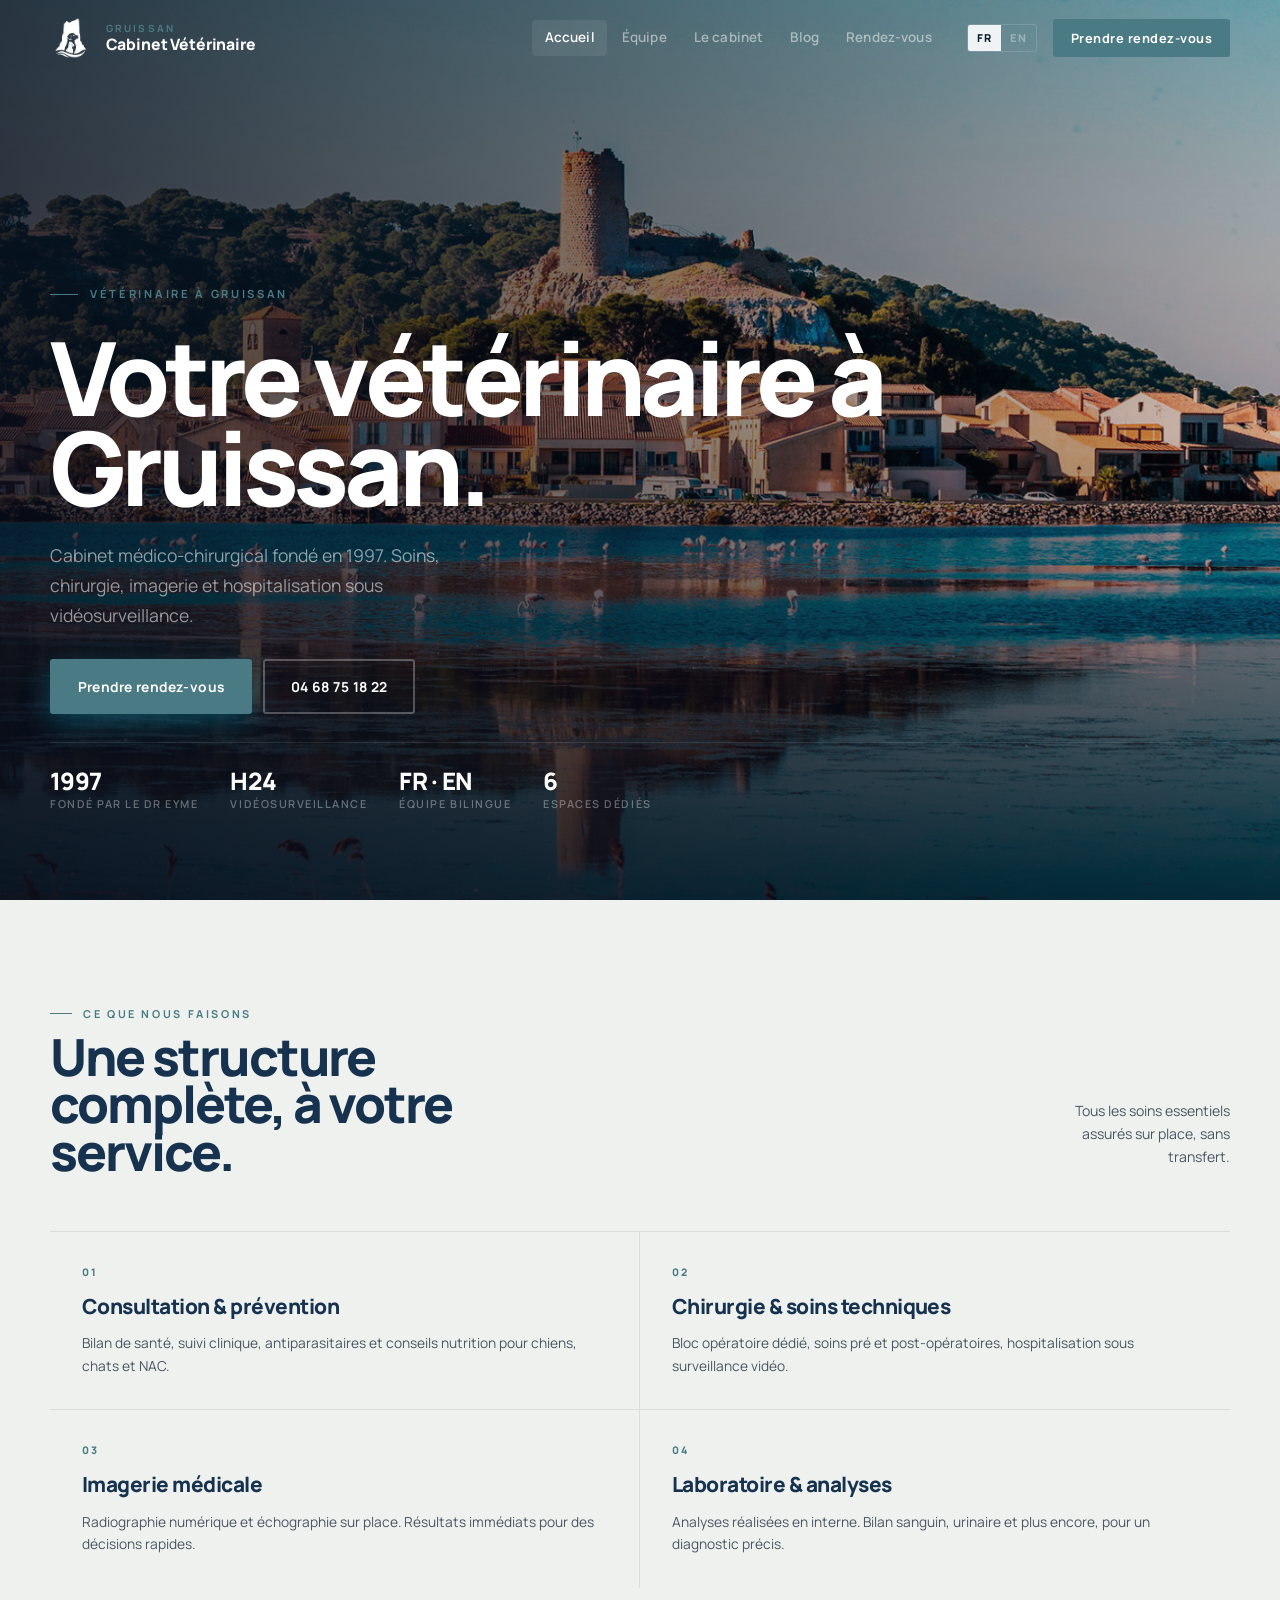
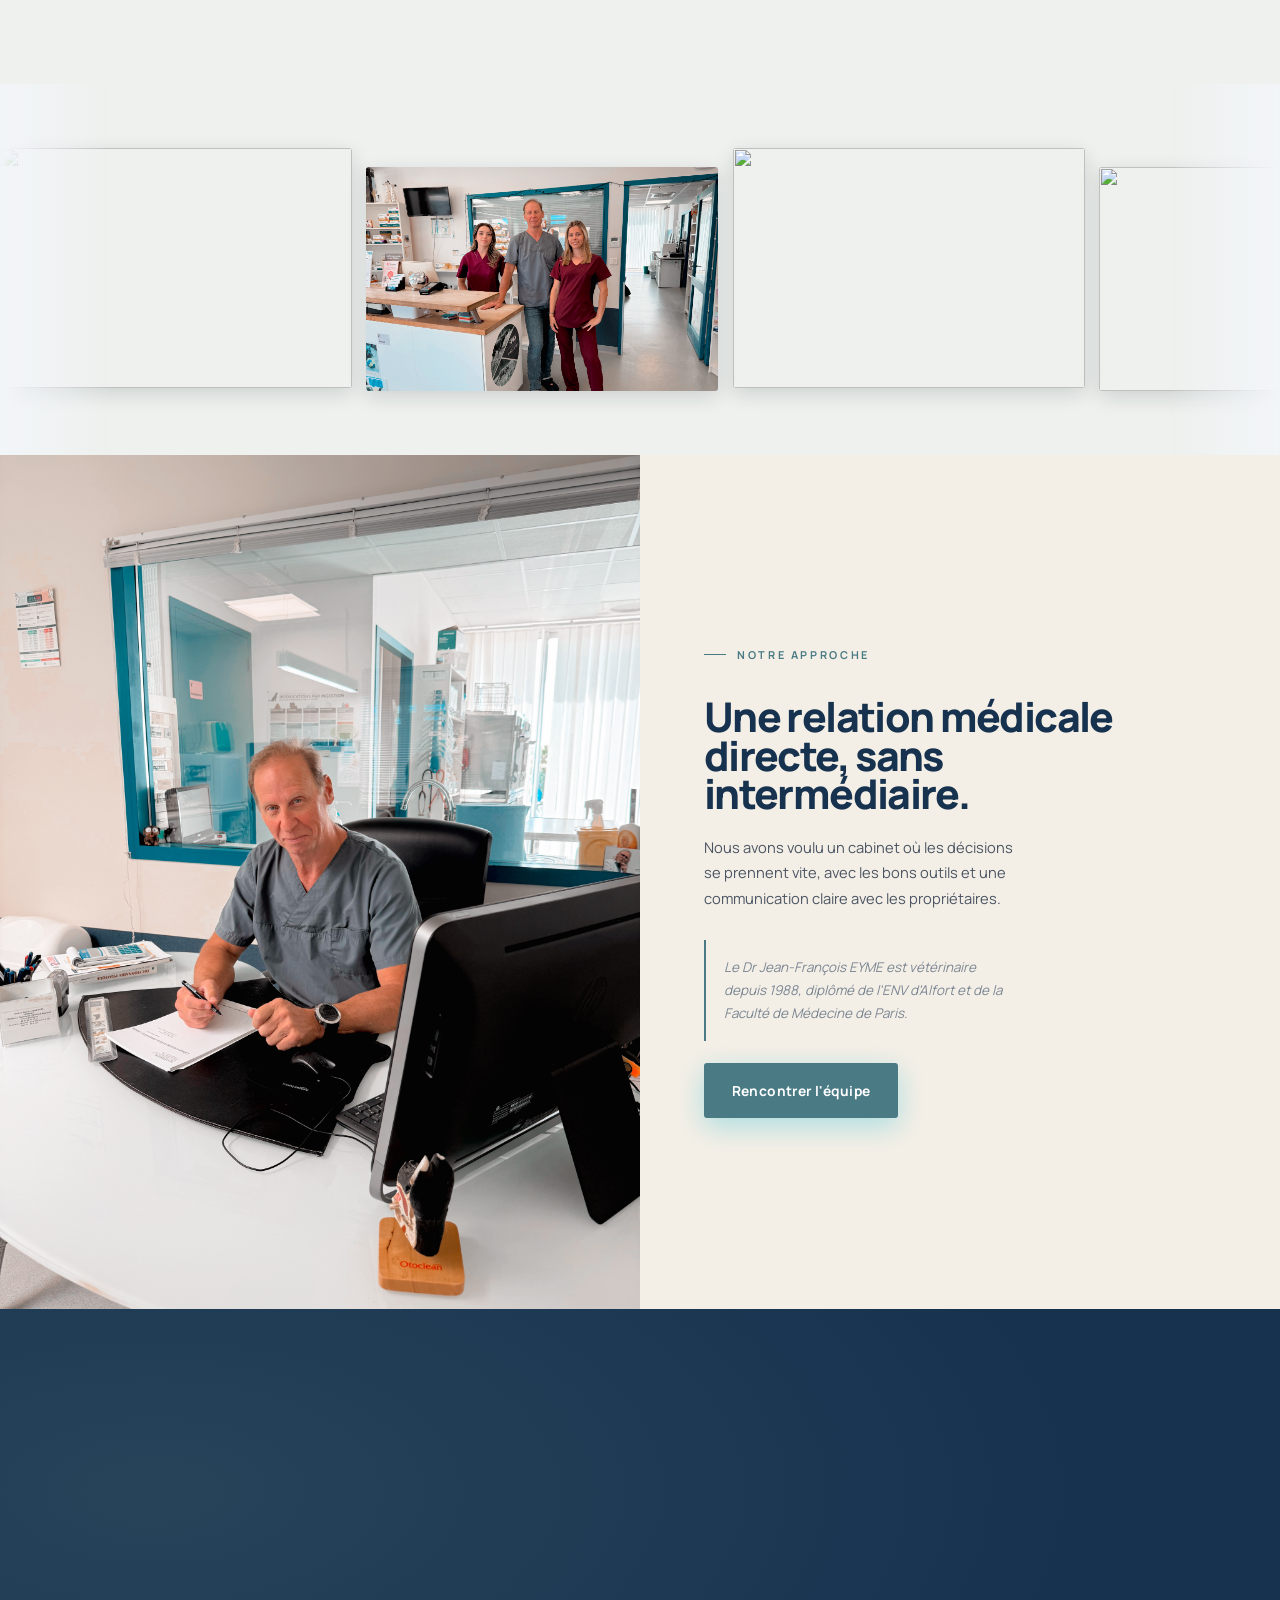
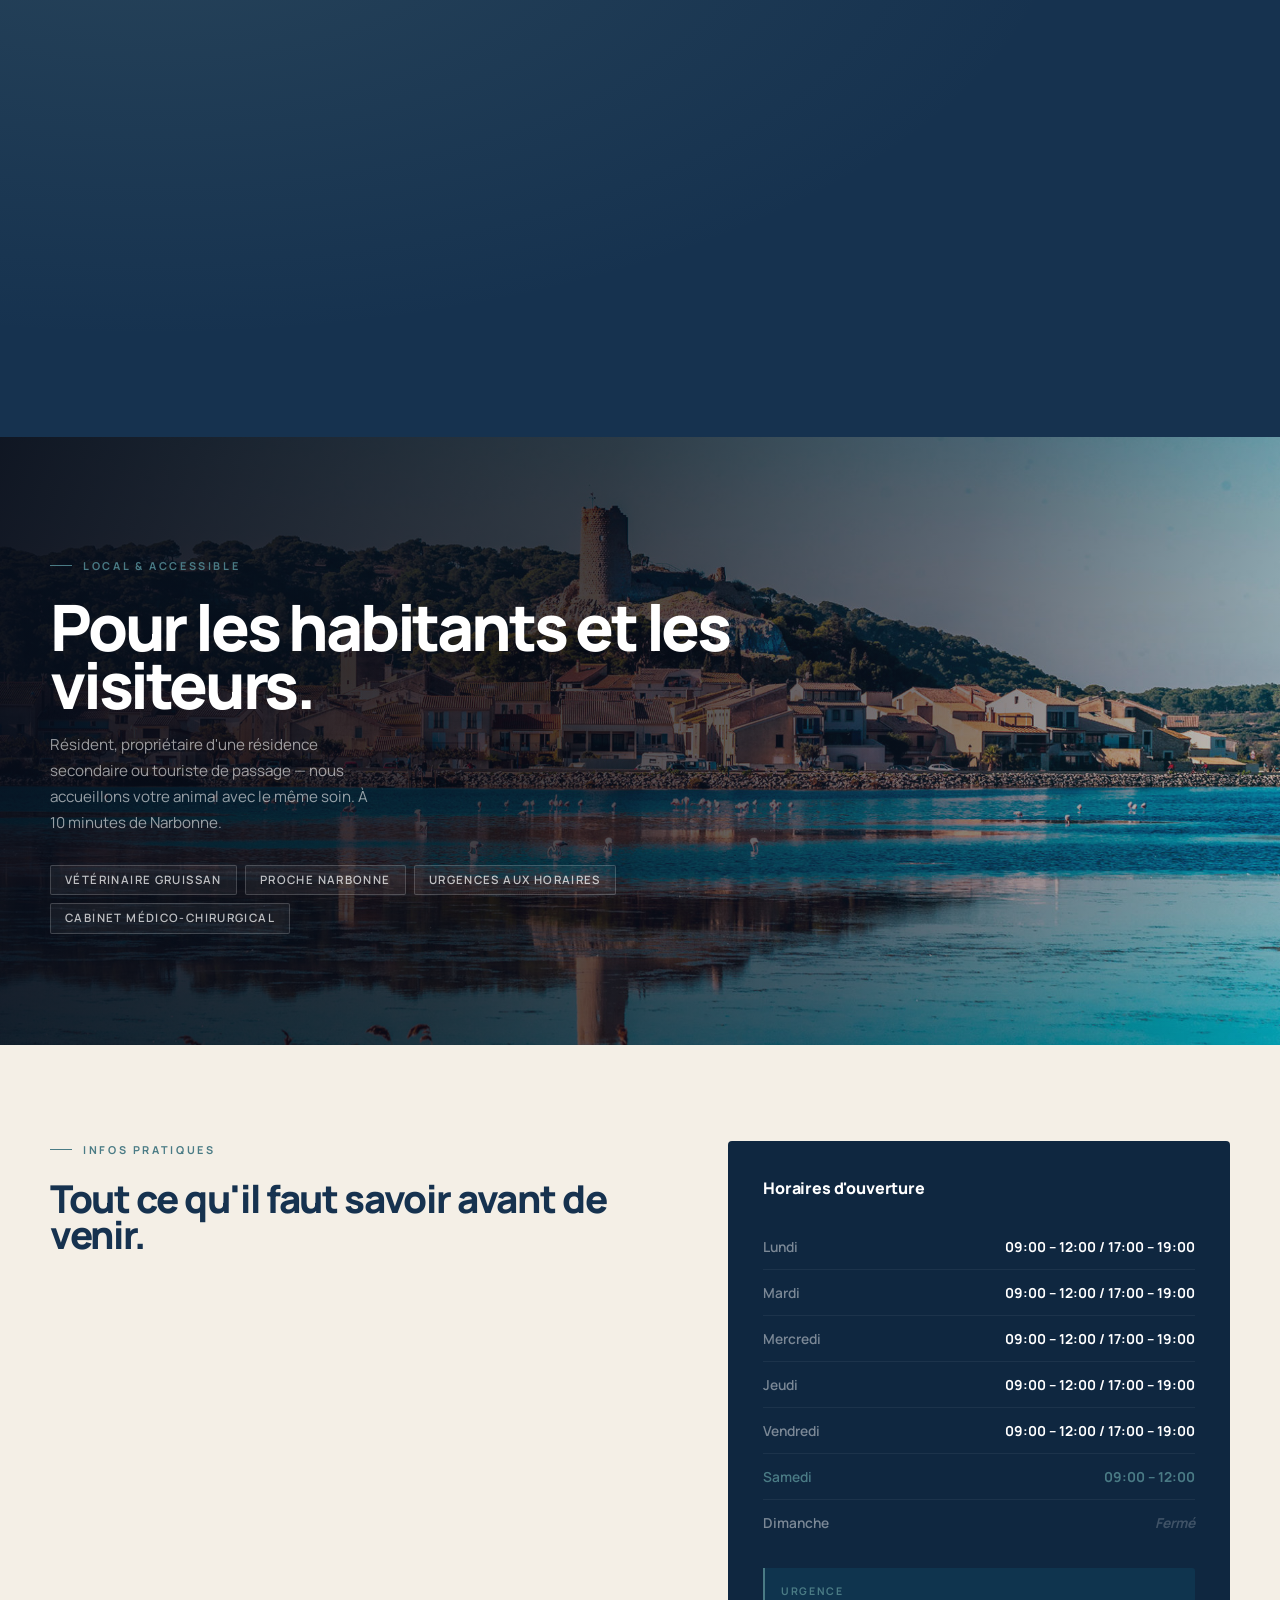
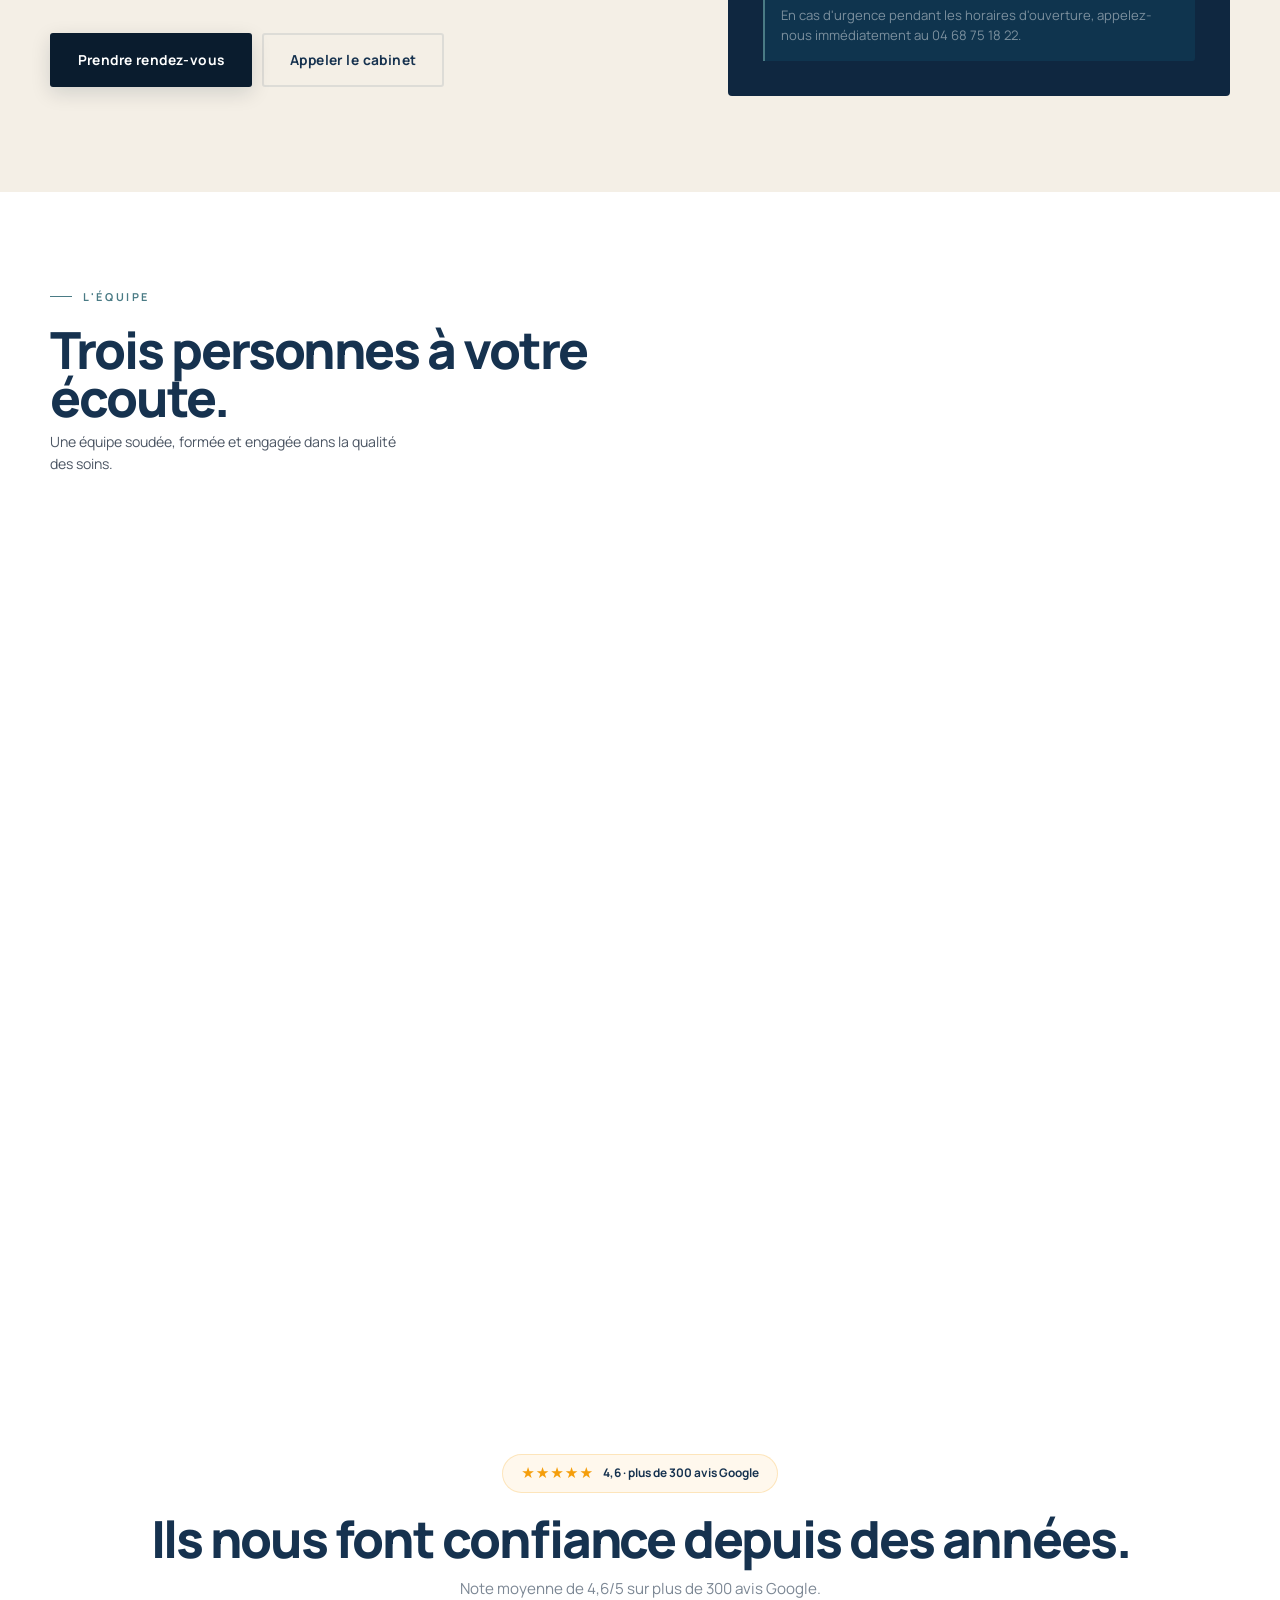
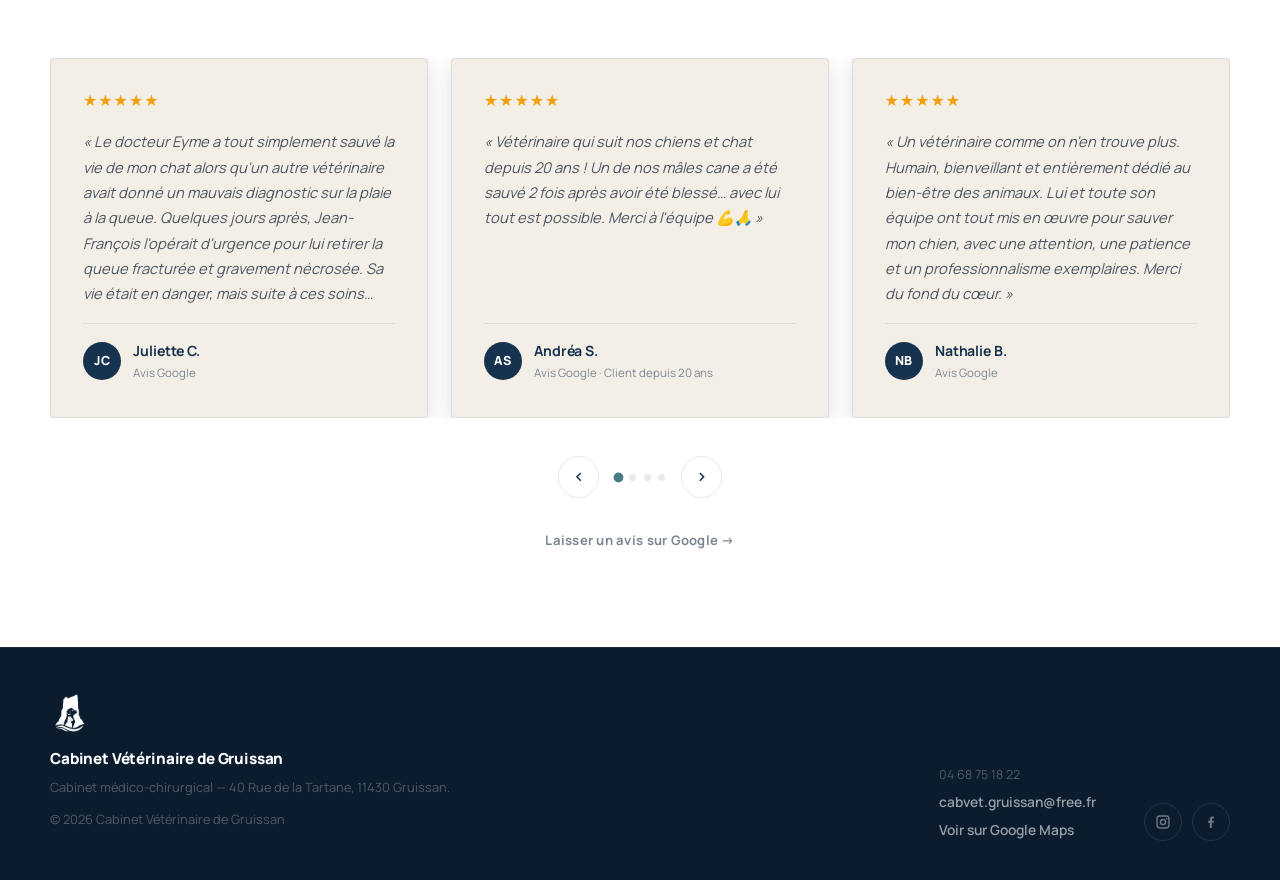
==== index.html @ 6ad9fb75 "rtesxydtufygu" ====
<!DOCTYPE html>
<html lang="fr">
<head>
  <meta charset="UTF-8">
  <meta name="viewport" content="width=device-width, initial-scale=1.0">
  <title>Cabinet Vétérinaire de Gruissan</title>
  <meta id="metaDescription" name="description" content="Cabinet Vétérinaire Médico-chirurgical de Gruissan — soins, chirurgie, prévention et prise de rendez-vous en ligne.">
  <link rel="icon" type="image/png" href="Logo/logo-cabinet-veterinaire-gruissan-vf-sans-fond.png">
  <link rel="preconnect" href="https://fonts.googleapis.com">
  <link rel="preconnect" href="https://fonts.gstatic.com" crossorigin>
  <link href="https://fonts.googleapis.com/css2?family=Manrope:wght@400;500;600;700;800&display=swap" rel="stylesheet">
  <link rel="stylesheet" href="styles.css">
  <script src="main.js" defer></script>
</head>
<body data-page="home">

  <header class="site-header">
    <div class="header-inner">
      <a class="brand" href="index.html">
        <img class="brand-mark brand-mark-light" src="Logo/logo-cabinet-veterinaire-gruissan-vf-blanc.png" alt="Logo">
        <img class="brand-mark brand-mark-dark" src="Logo/logo-cabinet-veterinaire-gruissan-vf-sans-fond.png" alt="Logo">
        <div class="brand-copy">
          <small>Gruissan</small>
          <strong>Cabinet Vétérinaire</strong>
        </div>
      </a>

      <button class="nav-toggle" type="button" aria-expanded="false" aria-label="Menu">
        <span></span><span></span><span></span>
      </button>

      <nav class="site-nav" aria-label="Navigation">
        <div class="nav-links">
          <a class="is-current" href="index.html" data-i18n="nav.home">Accueil</a>
          <a href="equipe.html"       data-i18n="nav.team">Équipe</a>
          <a href="cabinet.html"      data-i18n="nav.cabinet">Le cabinet</a>
          <a href="blog.html"         data-i18n="nav.blog">Blog</a>
          <a href="rendez-vous.html"  data-i18n="nav.booking">Rendez-vous</a>
        </div>
        <div class="lang-switch">
          <button class="is-active" type="button" data-lang="fr">FR</button>
          <button type="button" data-lang="en">EN</button>
        </div>
        <a class="header-cta" href="rendez-vous.html" data-i18n="nav.cta">Prendre rendez-vous</a>
      </nav>
    </div>
  </header>

  <main>

    <!-- ── HERO ──────────────────────────────────────────── -->
    <section class="hero">
      <div class="hero-media">
        <img src="Gruissan/tour-barberousse-gruissan-1890x1000.jpg" alt="Gruissan">
      </div>
      <div class="hero-body">
        <span class="hero-label" data-i18n="home.hero.label">Vétérinaire à Gruissan</span>
        <h1 class="hero-title" data-i18n="home.hero.title">Votre vétérinaire<br>à <em>Gruissan</em>.</h1>
        <p class="hero-sub" data-i18n="home.hero.sub">Cabinet médico-chirurgical fondé en 1997. Soins, chirurgie, imagerie et hospitalisation sous vidéosurveillance.</p>
        <div class="hero-actions">
          <a class="btn btn-primary" href="rendez-vous.html" data-i18n="home.hero.cta1">Prendre rendez-vous</a>
          <a class="btn btn-ghost"   href="tel:+33468751822" data-i18n="home.hero.cta2">04 68 75 18 22</a>
        </div>
        <div class="hero-figures">
          <div class="hero-fig">
            <strong>1997</strong>
            <span data-i18n="home.hero.fig1">Fondé par le Dr EYME</span>
          </div>
          <div class="hero-fig">
            <strong>H24</strong>
            <span data-i18n="home.hero.fig2">Vidéosurveillance</span>
          </div>
          <div class="hero-fig">
            <strong>FR&nbsp;·&nbsp;EN</strong>
            <span data-i18n="home.hero.fig3">Équipe bilingue</span>
          </div>
          <div class="hero-fig">
            <strong>6</strong>
            <span data-i18n="home.hero.fig4">Espaces dédiés</span>
          </div>
        </div>
      </div>
    </section>

    <!-- ── SERVICES ───────────────────────────────────────── -->
    <section class="services-strip">
      <div class="container">
        <div class="strip-header">
          <div>
            <div class="section-label" data-i18n="home.services.label">Ce que nous faisons</div>
            <h2 data-i18n="home.services.title">Une structure complète,<br>à votre service.</h2>
          </div>
          <p class="strip-header-note" data-i18n="home.services.note">Tous les soins essentiels assurés sur place, sans transfert.</p>
        </div>

        <div class="service-grid">
          <div class="service-card" data-reveal style="--rd:.05s">
            <span class="service-num">01</span>
            <h3 data-i18n="home.s1.title">Consultation & prévention</h3>
            <p data-i18n="home.s1.text">Bilan de santé, suivi clinique, antiparasitaires et conseils nutrition pour chiens, chats et NAC.</p>
          </div>
          <div class="service-card" data-reveal style="--rd:.1s">
            <span class="service-num">02</span>
            <h3 data-i18n="home.s2.title">Chirurgie & soins techniques</h3>
            <p data-i18n="home.s2.text">Bloc opératoire dédié, soins pré et post-opératoires, hospitalisation sous surveillance vidéo.</p>
          </div>
          <div class="service-card" data-reveal style="--rd:.15s">
            <span class="service-num">03</span>
            <h3 data-i18n="home.s3.title">Imagerie médicale</h3>
            <p data-i18n="home.s3.text">Radiographie numérique et échographie sur place. Résultats immédiats pour des décisions rapides.</p>
          </div>
          <div class="service-card" data-reveal style="--rd:.2s">
            <span class="service-num">04</span>
            <h3 data-i18n="home.s4.title">Laboratoire & analyses</h3>
            <p data-i18n="home.s4.text">Analyses réalisées en interne. Bilan sanguin, urinaire et plus encore, pour un diagnostic précis.</p>
          </div>
        </div>
      </div>
    </section>

    <!-- ── GALLERY ────────────────────────────────────────── -->
    <div class="gallery-ribbon" aria-hidden="true">
      <div class="ribbon-track">
        <div class="ribbon-photo"><img src="Photos/Shooting Juin 2026/cabinet-veterinaire-gruissan-cabinet-acceuil.JPG" alt=""></div>
        <div class="ribbon-photo"><img src="Photos/Shooting Juin 2026/cabinet-veterinaire-gruissan-equipe.JPG" alt=""></div>
        <div class="ribbon-photo"><img src="Photos/Shooting Juin 2026/cabinet-veterinaire-gruissan-cabinet.JPG" alt=""></div>
        <div class="ribbon-photo"><img src="Photos/Shooting Juin 2026/cabinet-veterinaire-gruissan-jf5.JPG" alt=""></div>
        <div class="ribbon-photo"><img src="Photos/Shooting Juin 2026/cabinet-veterinaire-gruissan-cabinet2.JPG" alt=""></div>
        <div class="ribbon-photo"><img src="Photos/Shooting Juin 2026/cabinet-veterinaire-gruissan-equipe3.JPG" alt=""></div>
        <div class="ribbon-photo"><img src="Photos/Shooting Juin 2026/cabinet-veterinaire-gruissan-extérieur2.jpg" alt=""></div>
        <div class="ribbon-photo"><img src="Photos/Shooting Juin 2026/cabinet-veterinaire-gruissan-jf3.JPG" alt=""></div>
        <div class="ribbon-photo"><img src="Photos/Shooting Juin 2026/cabinet-veterinaire-gruissan-extérieur.JPG" alt=""></div>
        <div class="ribbon-photo"><img src="Photos/Shooting Juin 2026/cabinet-veterinaire-gruissan-equipe4.JPG" alt=""></div>
        <!-- duplicate for loop -->
        <div class="ribbon-photo"><img src="Photos/Shooting Juin 2026/cabinet-veterinaire-gruissan-cabinet-acceuil.JPG" alt=""></div>
        <div class="ribbon-photo"><img src="Photos/Shooting Juin 2026/cabinet-veterinaire-gruissan-equipe.JPG" alt=""></div>
        <div class="ribbon-photo"><img src="Photos/Shooting Juin 2026/cabinet-veterinaire-gruissan-cabinet.JPG" alt=""></div>
        <div class="ribbon-photo"><img src="Photos/Shooting Juin 2026/cabinet-veterinaire-gruissan-jf5.JPG" alt=""></div>
        <div class="ribbon-photo"><img src="Photos/Shooting Juin 2026/cabinet-veterinaire-gruissan-cabinet2.JPG" alt=""></div>
        <div class="ribbon-photo"><img src="Photos/Shooting Juin 2026/cabinet-veterinaire-gruissan-equipe3.JPG" alt=""></div>
        <div class="ribbon-photo"><img src="Photos/Shooting Juin 2026/cabinet-veterinaire-gruissan-extérieur2.jpg" alt=""></div>
        <div class="ribbon-photo"><img src="Photos/Shooting Juin 2026/cabinet-veterinaire-gruissan-jf3.JPG" alt=""></div>
        <div class="ribbon-photo"><img src="Photos/Shooting Juin 2026/cabinet-veterinaire-gruissan-extérieur.JPG" alt=""></div>
        <div class="ribbon-photo"><img src="Photos/Shooting Juin 2026/cabinet-veterinaire-gruissan-equipe4.JPG" alt=""></div>
      </div>
    </div>

    <!-- ── APPROACH / DR EYME ─────────────────────────────── -->
    <section class="split-section">
      <div class="split-media">
        <img src="Photos/Shooting Juin 2026/cabinet-veterinaire-gruissan-jf1.JPG" alt="Dr Jean-François EYME">
      </div>
      <div class="split-body">
        <div class="section-label" data-i18n="home.approach.label">Notre approche</div>
        <h2 data-i18n="home.approach.title">Une relation médicale directe, sans intermédiaire.</h2>
        <p data-i18n="home.approach.text">Nous avons voulu un cabinet où les décisions se prennent vite, avec les bons outils et une communication claire avec les propriétaires. Pas de délai inutile, pas de transfert superflu.</p>
        <div class="split-note">
          <p data-i18n="home.approach.note">Le Dr Jean-François EYME est vétérinaire depuis 1988, diplômé de l'École Nationale Vétérinaire d'Alfort et de la Faculté de Médecine de Paris.</p>
        </div>
        <div>
          <a class="btn btn-primary" href="equipe.html" data-i18n="home.approach.cta">Rencontrer l'équipe</a>
        </div>
      </div>
    </section>

    <!-- ── INDEPENDANCE ────────────────────────────────────── -->
    <section class="independence-section">
      <div class="container independence-grid">
        <div class="independence-body" data-reveal>
          <div class="section-label kicker-light" data-i18n="home.indep.label">Cabinet indépendant</div>
          <h2 data-i18n="home.indep.title">Aucun groupe. Aucun actionnaire. <em>Juste votre vétérinaire.</em></h2>
          <p data-i18n="home.indep.text">Contrairement à la majorité des cliniques, notre cabinet n'appartient à aucun groupement actionnarial. Nous ne reversons aucun dividende à des fonds de pension, qu'ils soient français ou étrangers. Cette indépendance nous permet de fixer nos tarifs librement et de prendre chaque décision médicale dans le seul intérêt de votre animal — jamais pour rémunérer des investisseurs.</p>
          <div class="independence-quote">
            <p data-i18n="home.indep.quote">« Je suis le fondateur et le responsable de mon cabinet. Les cliniques affiliées à des fonds de pension ont des objectifs de rentabilité qui se répercutent forcément sur les prix. »</p>
            <cite data-i18n="home.indep.cite">— Dr Jean-François EYME, fondateur</cite>
          </div>
        </div>
        <div class="independence-points" data-reveal style="--rd:.1s">
          <div class="ipoint">
            <strong>100%</strong>
            <span data-i18n="home.indep.p1">Indépendant depuis la création du cabinet en 1997</span>
          </div>
          <div class="ipoint">
            <strong>0</strong>
            <span data-i18n="home.indep.p2">Dividende reversé à un fonds d'investissement ou de pension</span>
          </div>
          <div class="ipoint">
            <strong>1</strong>
            <span data-i18n="home.indep.p3">Vétérinaire responsable, votre seul interlocuteur médical</span>
          </div>
        </div>
      </div>
    </section>

    <!-- ── GRUISSAN / LOCAL ───────────────────────────────── -->
    <section class="location-section">
      <div class="location-bg">
        <img src="Gruissan/tour-barberousse-gruissan-1890x1000.jpg" alt="Gruissan">
      </div>
      <div class="container">
        <div class="location-body">
          <div class="section-label kicker-light" data-i18n="home.local.label">Local & accessible</div>
          <h2 data-i18n="home.local.title">Pour les <em>habitants</em><br>et les visiteurs.</h2>
          <p data-i18n="home.local.text">Résident, propriétaire d'une résidence secondaire ou touriste de passage — nous accueillons votre animal avec le même soin. À 10 minutes de Narbonne.</p>
          <div class="tag-row">
            <span class="tag" data-i18n="home.local.t1">Vétérinaire Gruissan</span>
            <span class="tag" data-i18n="home.local.t2">Proche Narbonne</span>
            <span class="tag" data-i18n="home.local.t3">Urgences aux horaires</span>
            <span class="tag" data-i18n="home.local.t4">Cabinet médico-chirurgical</span>
          </div>
        </div>
      </div>
    </section>

    <!-- ── HOURS + PRACTICAL ──────────────────────────────── -->
    <section class="info-section">
      <div class="container info-grid">

        <div class="info-block">
          <div class="section-label" data-i18n="home.info.label">Infos pratiques</div>
          <h2 data-i18n="home.info.title">Tout ce qu'il faut savoir avant de venir.</h2>

          <div class="info-row" data-reveal>
            <div class="info-icon">
              <svg viewBox="0 0 24 24"><path d="M12 2C8.13 2 5 5.13 5 9c0 5.25 7 13 7 13s7-7.75 7-13c0-3.87-3.13-7-7-7zm0 9.5c-1.38 0-2.5-1.12-2.5-2.5s1.12-2.5 2.5-2.5 2.5 1.12 2.5 2.5-1.12 2.5-2.5 2.5z"/></svg>
            </div>
            <div class="info-row-body">
              <strong data-i18n="home.info.addrLabel">Adresse</strong>
              <span>40 Rue de la Tartane, 11430 Gruissan</span>
            </div>
          </div>

          <div class="info-row" data-reveal style="--rd:.06s">
            <div class="info-icon">
              <svg viewBox="0 0 24 24"><path d="M6.62 10.79c1.44 2.83 3.76 5.14 6.59 6.59l2.2-2.2c.27-.27.67-.36 1.02-.24 1.12.37 2.33.57 3.57.57.55 0 1 .45 1 1V20c0 .55-.45 1-1 1-9.39 0-17-7.61-17-17 0-.55.45-1 1-1h3.5c.55 0 1 .45 1 1 0 1.25.2 2.45.57 3.57.11.35.03.74-.25 1.02l-2.2 2.2z"/></svg>
            </div>
            <div class="info-row-body">
              <strong data-i18n="home.info.phoneLabel">Téléphone</strong>
              <a href="tel:+33468751822">04 68 75 18 22</a>
            </div>
          </div>

          <div class="info-row" data-reveal style="--rd:.12s">
            <div class="info-icon">
              <svg viewBox="0 0 24 24"><path d="M20 4H4c-1.1 0-2 .9-2 2v12c0 1.1.9 2 2 2h16c1.1 0 2-.9 2-2V6c0-1.1-.9-2-2-2zm0 4l-8 5-8-5V6l8 5 8-5v2z"/></svg>
            </div>
            <div class="info-row-body">
              <strong data-i18n="home.info.emailLabel">Email</strong>
              <a href="mailto:cabvet.gruissan@free.fr">cabvet.gruissan@free.fr</a>
            </div>
          </div>

          <div class="info-row" data-reveal style="--rd:.18s">
            <div class="info-icon">
              <svg viewBox="0 0 24 24"><path d="M12.87 15.07l-2.54-2.51.03-.03c1.74-1.94 2.98-4.17 3.71-6.53H17V4h-7V2H8v2H1v1.99h11.17C11.5 7.92 10.44 9.75 9 11.35 8.07 10.32 7.3 9.19 6.69 8h-2c.73 1.63 1.73 3.17 2.98 4.56l-5.09 5.02L4 19l5-5 3.11 3.11.76-2.04zM18.5 10h-2L12 22h2l1.12-3h4.75L21 22h2l-4.5-12zm-2.62 7l1.62-4.33L19.12 17h-3.24z"/></svg>
            </div>
            <div class="info-row-body">
              <strong data-i18n="home.info.langLabel">Langues</strong>
              <span data-i18n="home.info.langText">Français, English</span>
            </div>
          </div>

          <div class="inline-actions" style="margin-top:1.8rem">
            <a class="btn btn-dark" href="rendez-vous.html" data-i18n="home.info.cta1">Prendre rendez-vous</a>
            <a class="btn btn-outline-dark" href="tel:+33468751822" data-i18n="home.info.cta2">Appeler le cabinet</a>
          </div>
        </div>

        <div class="hours-panel" data-reveal>
          <h3 data-i18n="home.hours.title">Horaires d'ouverture</h3>
          <table class="hours-table">
            <tbody>
              <tr data-day="1"><td data-i18n="home.hours.mon">Lundi</td><td>09:00 – 12:00 / 17:00 – 19:00</td></tr>
              <tr data-day="2"><td data-i18n="home.hours.tue">Mardi</td><td>09:00 – 12:00 / 17:00 – 19:00</td></tr>
              <tr data-day="3"><td data-i18n="home.hours.wed">Mercredi</td><td>09:00 – 12:00 / 17:00 – 19:00</td></tr>
              <tr data-day="4"><td data-i18n="home.hours.thu">Jeudi</td><td>09:00 – 12:00 / 17:00 – 19:00</td></tr>
              <tr data-day="5"><td data-i18n="home.hours.fri">Vendredi</td><td>09:00 – 12:00 / 17:00 – 19:00</td></tr>
              <tr data-day="6"><td data-i18n="home.hours.sat">Samedi</td><td>09:00 – 12:00</td></tr>
              <tr data-day="0"><td data-i18n="home.hours.sun">Dimanche</td><td class="hours-closed" data-i18n="home.hours.closed">Fermé</td></tr>
            </tbody>
          </table>
          <div class="urgency-note">
            <strong data-i18n="home.hours.urgLabel">Urgence</strong>
            <p data-i18n="home.hours.urgText">En cas d'urgence pendant les horaires d'ouverture, appelez-nous immédiatement au 04 68 75 18 22.</p>
          </div>
        </div>

      </div>
    </section>

    <!-- ── TEAM PREVIEW ───────────────────────────────────── -->
    <section class="team-section">
      <div class="container">
        <div class="team-section-head">
          <div class="section-label" data-i18n="home.team.label">L'équipe</div>
          <h2 data-i18n="home.team.title">Trois personnes à votre écoute.</h2>
          <p data-i18n="home.team.sub">Une équipe soudée, formée et engagée dans la qualité des soins.</p>
        </div>

        <div class="team-grid">
          <a class="team-card" href="equipe.html" data-reveal style="--rd:.05s">
            <div class="team-card-photo">
              <img src="Photos/Shooting Juin 2026/cabinet-veterinaire-gruissan-jf4.JPG" alt="Dr Jean-François EYME">
            </div>
            <div class="team-card-body">
              <div class="team-card-role" data-i18n="team.member1.role">Vétérinaire fondateur</div>
              <div class="team-card-name">Dr Jean-François EYME</div>
              <p class="team-card-desc" data-i18n="team.member1.text">Vétérinaire depuis 1988. Diplômé de l'ENV d'Alfort et de la Faculté de Médecine de Paris.</p>
            </div>
          </a>
          <a class="team-card" href="equipe.html" data-reveal style="--rd:.1s">
            <div class="team-card-photo">
              <img src="Photos/Shooting Juin 2026/cabinet-veterinaire-gruissan-Lysa.JPG" alt="Lysa GHIRARD">
            </div>
            <div class="team-card-body">
              <div class="team-card-role" data-i18n="team.member2.role">ASV</div>
              <div class="team-card-name">Lysa GHIRARD</div>
              <p class="team-card-desc" data-i18n="team.member2.text">Apprentie Auxiliaire Spécialisée Vétérinaire, 2ème année.</p>
            </div>
          </a>
          <a class="team-card" href="equipe.html" data-reveal style="--rd:.15s">
            <div class="team-card-photo">
              <img src="Photos/Shooting Juin 2026/cabinet-veterinaire-gruissan-Alexcia.JPG" alt="Alexcia DEMUS">
            </div>
            <div class="team-card-body">
              <div class="team-card-role" data-i18n="team.member3.role">ASV</div>
              <div class="team-card-name">Alexcia DEMUS</div>
              <p class="team-card-desc" data-i18n="team.member3.text">Apprentie Auxiliaire Spécialisée Vétérinaire, 1ère année depuis 2026.</p>
            </div>
          </a>
        </div>

        <div class="team-cta">
          <a class="btn btn-ghost" href="equipe.html" data-i18n="home.team.cta">Voir toute l'équipe</a>
        </div>
      </div>
    </section>

    <!-- ── AVIS CLIENTS ──────────────────────────────────── -->
    <section class="reviews-section">
      <div class="container">
        <div class="reviews-head" data-reveal>
          <div class="reviews-badge">
            <span class="reviews-stars">★★★★★</span>
            <span class="reviews-badge-text">4,6 · plus de 300 avis Google</span>
          </div>
          <h2 data-i18n="reviews.title">Ils nous font confiance <em>depuis des années.</em></h2>
          <p data-i18n="reviews.sub">Plus de 300 avis vérifiés sur Google, quasi tous à 5 étoiles.</p>
        </div>

        <div class="reviews-slider-wrap" id="reviewsSlider">
          <div class="reviews-track-container">
            <div class="reviews-track" id="reviewsTrack">

              <div class="review-card">
                <div class="review-card-stars">★★★★★</div>
                <p class="review-card-text">« Le docteur Eyme a tout simplement sauvé la vie de mon chat alors qu'un autre vétérinaire avait donné un mauvais diagnostic sur la plaie à la queue. Quelques jours après, Jean-François l'opérait d'urgence pour lui retirer la queue fracturée et gravement nécrosée. Sa vie était en danger, mais suite à ces soins mon chat vit normalement aujourd'hui. Merci infiniment à lui et à toute l'équipe. »</p>
                <div class="review-card-author">
                  <div class="review-card-avatar" aria-hidden="true">JC</div>
                  <div class="review-card-meta">
                    <strong>Juliette C.</strong>
                    <span>Avis Google</span>
                  </div>
                </div>
              </div>

              <div class="review-card">
                <div class="review-card-stars">★★★★★</div>
                <p class="review-card-text">« Vétérinaire qui suit nos chiens et chat depuis 20 ans ! Un de nos mâles cane a été sauvé 2 fois après avoir été blessé… avec lui tout est possible. Merci à l'équipe 💪🙏 »</p>
                <div class="review-card-author">
                  <div class="review-card-avatar" aria-hidden="true">AS</div>
                  <div class="review-card-meta">
                    <strong>Andréa S.</strong>
                    <span>Avis Google · Client depuis 20 ans</span>
                  </div>
                </div>
              </div>

              <div class="review-card">
                <div class="review-card-stars">★★★★★</div>
                <p class="review-card-text">« Un vétérinaire comme on n'en trouve plus. Humain, bienveillant et entièrement dédié au bien-être des animaux. Lui et toute son équipe ont tout mis en œuvre pour sauver mon chien, avec une attention, une patience et un professionnalisme exemplaires. Merci du fond du cœur. »</p>
                <div class="review-card-author">
                  <div class="review-card-avatar" aria-hidden="true">NB</div>
                  <div class="review-card-meta">
                    <strong>Nathalie B.</strong>
                    <span>Avis Google</span>
                  </div>
                </div>
              </div>

              <div class="review-card">
                <div class="review-card-stars">★★★★★</div>
                <p class="review-card-text">« Le Dr Jean-François Eyme a examiné notre chienne avec beaucoup de minutie et l'a remise sur pattes. Nous recommandons sans hésiter ce cabinet, et un grand merci également à l'assistante vétérinaire Lysa. 5 étoiles ! La famille Schacht avec Mia 🙂 »</p>
                <div class="review-card-author">
                  <div class="review-card-avatar" aria-hidden="true">CS</div>
                  <div class="review-card-meta">
                    <strong>Christoph S.</strong>
                    <span>Avis Google</span>
                  </div>
                </div>
              </div>

              <div class="review-card">
                <div class="review-card-stars">★★★★★</div>
                <p class="review-card-text">« Merci beaucoup pour nous avoir reçus lors du décès de notre minette. Nous étions dans la douleur et le Dr Eyme avait les mots qui nous ont aidés. Encore merci pour cette humanité dans un moment si difficile. »</p>
                <div class="review-card-author">
                  <div class="review-card-avatar" aria-hidden="true">FM</div>
                  <div class="review-card-meta">
                    <strong>Françoise M.</strong>
                    <span>Avis Google</span>
                  </div>
                </div>
              </div>

              <div class="review-card">
                <div class="review-card-stars">★★★★★</div>
                <p class="review-card-text">« Merci au docteur Eyme pour son écoute et son implication à trouver les meilleures solutions. Je recommande ! Nouvelle équipe très agréable. Nola 🐶🐾 »</p>
                <div class="review-card-author">
                  <div class="review-card-avatar" aria-hidden="true">GD</div>
                  <div class="review-card-meta">
                    <strong>Géraldine D.</strong>
                    <span>Avis Google</span>
                  </div>
                </div>
              </div>

              <div class="review-card">
                <div class="review-card-stars">★★★★★</div>
                <p class="review-card-text">« Avec mon épouse, nous ne pouvons que remercier le Docteur Eyme et toute son équipe pour l'accueil et les soins apportés à notre chien Golfi. Il était perdu, et le Docteur Eyme l'a sauvé. »</p>
                <div class="review-card-author">
                  <div class="review-card-avatar" aria-hidden="true">YR</div>
                  <div class="review-card-meta">
                    <strong>Yves R.</strong>
                    <span>Avis Google</span>
                  </div>
                </div>
              </div>

              <div class="review-card">
                <div class="review-card-stars">★★★★★</div>
                <p class="review-card-text">« Merci Dr Eyme pour ma Canelle — malgré son âge avancé et son surpoids, vous l'avez opérée ce matin. Elle a une totale confiance en vous, qui l'avez déjà sauvée en urgence suite à une septicémie. Je recommande très sincèrement. »</p>
                <div class="review-card-author">
                  <div class="review-card-avatar" aria-hidden="true">CH</div>
                  <div class="review-card-meta">
                    <strong>Christine H.</strong>
                    <span>Avis Google</span>
                  </div>
                </div>
              </div>

              <div class="review-card">
                <div class="review-card-stars">★★★★★</div>
                <p class="review-card-text">« Mon chat Noa s'étant fait attaquer, un coussinet de sa patte avant s'est retrouvé coupé en deux. Pris en urgence par le Dr Eyme entre deux rendez-vous, après 12 points de suture, mon minet marche sans boiter au bout d'une semaine. Merci Docteur 🙏 »</p>
                <div class="review-card-author">
                  <div class="review-card-avatar" aria-hidden="true">NL</div>
                  <div class="review-card-meta">
                    <strong>Nathalie L.</strong>
                    <span>Avis Google</span>
                  </div>
                </div>
              </div>

              <div class="review-card">
                <div class="review-card-stars">★★★★★</div>
                <p class="review-card-text">« Nous sommes d'Alsace, en vacances à Narbonne. Petit souci de santé avec notre petite Lola… ce médecin nous a reçus sans problème et a parfaitement résolu la situation. Cabinet très compétent. On peut souffler et profiter de nos vacances ! »</p>
                <div class="review-card-author">
                  <div class="review-card-avatar" aria-hidden="true">MM</div>
                  <div class="review-card-meta">
                    <strong>Michèle M.</strong>
                    <span>Avis Google · Alsace</span>
                  </div>
                </div>
              </div>

            </div>
          </div>

          <div class="reviews-controls">
            <button class="reviews-btn" id="reviewsPrev" aria-label="Précédent">
              <svg viewBox="0 0 24 24"><path d="M15.41 16.59L10.83 12l4.58-4.59L14 6l-6 6 6 6z"/></svg>
            </button>
            <div class="reviews-dots" id="reviewsDots"></div>
            <button class="reviews-btn" id="reviewsNext" aria-label="Suivant">
              <svg viewBox="0 0 24 24"><path d="M8.59 16.59L13.17 12 8.59 7.41 10 6l6 6-6 6z"/></svg>
            </button>
          </div>
        </div>

        <a class="reviews-google-link" href="https://g.page/r/CfN0egl6q709EAE/review" target="_blank" rel="noreferrer" data-i18n="reviews.google">Laisser un avis sur Google →</a>
      </div>
    </section>

  </main>

  <footer class="site-footer">
    <div class="container footer-inner">
      <div class="footer-brand">
        <img class="footer-brand-mark" src="Logo/logo-cabinet-veterinaire-gruissan-vf-blanc.png" alt="Cabinet Vétérinaire de Gruissan">
        <strong data-i18n="footer.brand">Cabinet Vétérinaire de Gruissan</strong>
        <span data-i18n="footer.text">Cabinet médico-chirurgical — 40 Rue de la Tartane, 11430 Gruissan.</span>
        <span class="footer-copy">© 2026 Cabinet Vétérinaire de Gruissan</span>
      </div>
      <div class="footer-meta">
        <span>04 68 75 18 22</span>
        <a href="mailto:cabvet.gruissan@free.fr">cabvet.gruissan@free.fr</a>
        <a href="https://maps.google.com/?q=40+Rue+de+la+Tartane+11430+Gruissan" target="_blank" rel="noreferrer" data-i18n="footer.map">Voir sur Google Maps</a>
      </div>
      <div class="footer-socials">
        <a class="social-link" href="https://www.instagram.com/cab.veterinairegruissan" target="_blank" rel="noreferrer" aria-label="Instagram">
          <svg viewBox="0 0 24 24"><path d="M7 2h10a5 5 0 0 1 5 5v10a5 5 0 0 1-5 5H7a5 5 0 0 1-5-5V7a5 5 0 0 1 5-5Zm0 2.2A2.8 2.8 0 0 0 4.2 7v10A2.8 2.8 0 0 0 7 19.8h10a2.8 2.8 0 0 0 2.8-2.8V7A2.8 2.8 0 0 0 17 4.2H7Zm10.55 1.65a1.2 1.2 0 1 1 0 2.4 1.2 1.2 0 0 1 0-2.4ZM12 7a5 5 0 1 1 0 10A5 5 0 0 1 12 7Zm0 2.2A2.8 2.8 0 1 0 12 14.8 2.8 2.8 0 0 0 12 9.2Z"/></svg>
        </a>
        <a class="social-link" href="https://www.facebook.com/cliniquedudreyme?mibextid=wwXIfr&rdid=RJFZFhH7a80JDXNF&share_url=https%3A%2F%2Fwww.facebook.com%2Fshare%2F1GU4uRXrWT%2F%3Fmibextid%3DwwXIfr#" target="_blank" rel="noreferrer" aria-label="Facebook">
          <svg viewBox="0 0 24 24"><path d="M13.35 21v-7.8h2.62l.4-3.04h-3.02V8.22c0-.88.25-1.47 1.5-1.47h1.6V4.03c-.28-.04-1.24-.12-2.35-.12-2.33 0-3.92 1.42-3.92 4.03v2.22H7.55v3.04h2.63V21h3.17Z"/></svg>
        </a>
      </div>
    </div>
  </footer>

  <div class="toast" id="toast" role="status" aria-live="polite"></div>

  <!-- Intro animation -->
  <div id="intro" aria-hidden="true">
    <div class="intro-content">
      <span class="intro-eyebrow">Cabinet Vétérinaire</span>
      <div class="intro-wordmark" id="introWordmark"></div>
      <div class="intro-teal-line"></div>
      <span class="intro-sub">Gruissan · Depuis 1997</span>
    </div>
    <div class="intro-progress-bar"></div>
  </div>
</body>
</html>
---- styles.css ----
/* ============================================================
   TOKENS
   ============================================================ */
:root {
  --void:    #0A1C2E;
  --deep:    #0F2740;
  --navy:    #16324F;
  --steel:   #1E3E5C;
  --teal:    #4A7B85;
  --bright:  #5F8F99;
  --sand:    #8FAE9D;
  --cream:   #F4EFE6;
  --smoke:   #EEF1EE;
  --white:   #FFFFFF;
  --ink:     #16324F;
  --body:    #4B5563;
  --muted:   #7C8794;
  --line-l:  rgba(22,50,79,0.1);
  --line-d:  rgba(255,255,255,0.08);
  --shadow:  0 20px 60px rgba(10,28,46,0.22);
  --shadow-s:0 6px 20px rgba(10,28,46,0.14);
  --c: min(1180px, calc(100vw - 3rem));
}

/* ============================================================
   RESET
   ============================================================ */
*, *::before, *::after { box-sizing: border-box; margin: 0; padding: 0; }
html { scroll-behavior: smooth; -webkit-font-smoothing: antialiased; }
body { font-family: "Manrope", system-ui, sans-serif; color: var(--ink); background: var(--cream); line-height: 1.6; }
img { display: block; max-width: 100%; }
a { color: inherit; text-decoration: none; }
button, input, select, textarea { font: inherit; }
button { border: 0; background: none; cursor: pointer; color: inherit; }
.container { width: var(--c); margin: 0 auto; }

/* ============================================================
   HEADER
   ============================================================ */
.site-header {
  position: fixed;
  inset: 0 0 auto 0;
  z-index: 100;
  transition: background .3s, backdrop-filter .3s, box-shadow .3s;
}

.site-header.is-scrolled {
  background: rgba(255,255,255,.96);
  backdrop-filter: blur(18px);
  box-shadow: 0 1px 0 var(--line-l), 0 4px 20px rgba(14,27,42,.06);
}

.site-header.is-scrolled .brand-copy strong { color: var(--ink); }
.site-header.is-scrolled .brand-copy small  { color: var(--teal); }

.site-header.is-scrolled .nav-links a {
  color: rgba(14,27,42,.5);
}

.site-header.is-scrolled .nav-links a:hover,
.site-header.is-scrolled .nav-links a.is-current {
  color: var(--ink);
  background: rgba(14,27,42,.05);
}

.site-header.is-scrolled .lang-switch {
  border-color: rgba(14,27,42,.14);
}

.site-header.is-scrolled .lang-switch button {
  color: rgba(14,27,42,.35);
}

.site-header.is-scrolled .lang-switch button.is-active {
  background: var(--ink);
  color: white;
}

.site-header.is-scrolled .nav-toggle span { background: var(--ink); }

.header-inner {
  display: flex;
  align-items: center;
  justify-content: space-between;
  gap: 1.5rem;
  height: 76px;
  width: var(--c);
  margin: 0 auto;
}

.brand {
  display: flex;
  align-items: center;
  gap: .85rem;
  flex-shrink: 0;
}

.brand-mark {
  width: 42px; height: 42px;
  object-fit: contain;
}

.brand-mark-dark { display: none; }

.site-header.is-scrolled .brand-mark-light { display: none; }
.site-header.is-scrolled .brand-mark-dark  { display: block; }

.brand-copy { line-height: 1.15; }

.brand-copy small {
  display: block;
  font-size: .62rem;
  letter-spacing: .22em;
  text-transform: uppercase;
  color: var(--teal);
  font-weight: 700;
}

.brand-copy strong {
  display: block;
  font-size: .98rem;
  font-weight: 800;
  color: white;
  letter-spacing: -.01em;
}

.nav-toggle {
  display: none;
  width: 40px; height: 40px;
  flex-direction: column;
  align-items: center;
  justify-content: center;
  gap: 5px;
}

.nav-toggle span {
  display: block;
  width: 22px; height: 2px;
  background: white;
  border-radius: 2px;
  transition: transform .2s, opacity .2s;
}

.nav-toggle[aria-expanded="true"] span:nth-child(1) { transform: translateY(7px) rotate(45deg); }
.nav-toggle[aria-expanded="true"] span:nth-child(2) { opacity: 0; }
.nav-toggle[aria-expanded="true"] span:nth-child(3) { transform: translateY(-7px) rotate(-45deg); }

.site-nav {
  display: flex;
  align-items: center;
  gap: .2rem;
}

.nav-links {
  display: flex;
  align-items: center;
  gap: .1rem;
}

.nav-links a {
  font-size: .84rem;
  font-weight: 600;
  color: rgba(255,255,255,.5);
  padding: .45rem .8rem;
  border-radius: 4px;
  transition: color .2s, background .2s;
  letter-spacing: .01em;
}

.nav-links a:hover,
.nav-links a.is-current {
  color: white;
  background: rgba(255,255,255,.08);
}

.lang-switch {
  display: flex;
  align-items: stretch;
  margin-left: 1.2rem;
  border: 1px solid rgba(255,255,255,.14);
  border-radius: 3px;
  overflow: hidden;
}

.lang-switch button {
  font-size: .68rem;
  font-weight: 800;
  letter-spacing: .14em;
  text-transform: uppercase;
  color: rgba(255,255,255,.35);
  padding: .3rem .55rem;
  transition: color .2s, background .2s;
}

.lang-switch button.is-active {
  background: rgba(255,255,255,.9);
  color: var(--void);
}

.lang-switch button:hover:not(.is-active) { color: rgba(255,255,255,.7); }

.header-cta {
  display: inline-flex;
  align-items: center;
  padding: .55rem 1.1rem;
  background: var(--teal);
  color: white;
  font-size: .8rem;
  font-weight: 700;
  letter-spacing: .04em;
  border-radius: 3px;
  margin-left: .8rem;
  white-space: nowrap;
  transition: background .2s, transform .2s;
}

.header-cta:hover { background: var(--bright); transform: translateY(-1px); }

/* ============================================================
   HERO
   ============================================================ */
.hero {
  position: relative;
  min-height: 100svh;
  display: flex;
  flex-direction: column;
  justify-content: flex-end;
  overflow: hidden;
  background: var(--void);
}

.hero-media {
  position: absolute;
  inset: 0;
  z-index: 0;
}

.hero-media img {
  width: 100%; height: 100%;
  object-fit: cover;
  object-position: center 55%;
}

.hero-media::after {
  content: "";
  position: absolute;
  inset: 0;
  background:
    linear-gradient(to right, rgba(7,13,26,.78) 0%, rgba(7,13,26,.48) 52%, rgba(7,13,26,.18) 100%),
    linear-gradient(to top,   rgba(7,13,26,.72) 0%, transparent 52%);
}

.hero-body {
  position: relative;
  z-index: 1;
  width: var(--c);
  margin: 0 auto;
  padding: 9rem 0 5.5rem;
  display: grid;
  gap: 1.8rem;
}

.hero-label {
  display: inline-flex;
  align-items: center;
  gap: .75rem;
  font-size: .7rem;
  font-weight: 700;
  letter-spacing: .24em;
  text-transform: uppercase;
  color: var(--teal);
}

.hero-label::before {
  content: "";
  width: 28px; height: 1px;
  background: var(--teal);
  flex-shrink: 0;
}

.hero-title {
  font-size: clamp(3.2rem, 8vw, 7.8rem);
  font-weight: 800;
  line-height: .88;
  letter-spacing: -.05em;
  color: white;
  max-width: 14ch;
}

.hero-title em {
  font-style: normal;
  color: var(--teal);
}

.hero-sub {
  font-size: clamp(.95rem, 1.5vw, 1.1rem);
  color: rgba(255,255,255,.55);
  max-width: 38ch;
  line-height: 1.7;
}

.hero-actions {
  display: flex;
  flex-wrap: wrap;
  gap: .7rem;
}

.hero-figures {
  display: flex;
  flex-wrap: wrap;
  gap: 2rem;
  padding-top: 1.6rem;
  border-top: 1px solid rgba(255,255,255,.09);
}

.hero-fig { display: grid; gap: .1rem; }

.hero-fig strong {
  font-size: 1.5rem;
  font-weight: 800;
  color: white;
  letter-spacing: -.03em;
  line-height: 1;
}

.hero-fig span {
  font-size: .68rem;
  font-weight: 600;
  letter-spacing: .14em;
  text-transform: uppercase;
  color: rgba(255,255,255,.36);
}

/* ============================================================
   BUTTONS
   ============================================================ */
.btn {
  display: inline-flex;
  align-items: center;
  gap: .5rem;
  padding: .88rem 1.6rem;
  font-size: .86rem;
  font-weight: 700;
  letter-spacing: .03em;
  border-radius: 3px;
  border: 2px solid transparent;
  cursor: pointer;
  transition: background .2s, color .2s, border-color .2s, transform .2s, box-shadow .2s;
}

.btn:hover { transform: translateY(-2px); }

.btn-primary {
  background: var(--teal);
  color: white;
  box-shadow: 0 8px 28px rgba(15,184,214,.32);
}

.btn-primary:hover { background: var(--bright); box-shadow: 0 12px 36px rgba(15,184,214,.42); }

.btn-ghost {
  border-color: rgba(255,255,255,.28);
  color: white;
}

.btn-ghost:hover { border-color: rgba(255,255,255,.55); background: rgba(255,255,255,.06); }

.btn-dark {
  background: var(--void);
  color: white;
  box-shadow: var(--shadow-s);
}

.btn-dark:hover { background: var(--deep); }

.btn-outline-dark {
  border-color: var(--line-l);
  color: var(--ink);
}

.btn-outline-dark:hover { border-color: var(--teal); color: var(--teal); }

/* ============================================================
   SERVICES STRIP
   ============================================================ */
.services-strip {
  background: var(--smoke);
  padding: 6rem 0;
}

.strip-header {
  display: flex;
  align-items: flex-end;
  justify-content: space-between;
  gap: 2rem;
  margin-bottom: 3.5rem;
}

.section-label {
  display: inline-flex;
  align-items: center;
  gap: .7rem;
  font-size: .68rem;
  font-weight: 700;
  letter-spacing: .24em;
  text-transform: uppercase;
  color: var(--teal);
  margin-bottom: .7rem;
}

.section-label::before {
  content: "";
  width: 22px; height: 1px;
  background: var(--teal);
}

.strip-header h2 {
  font-size: clamp(2rem, 4vw, 3.4rem);
  font-weight: 800;
  letter-spacing: -.04em;
  color: var(--ink);
  line-height: .92;
  max-width: 12ch;
}

.strip-header-note {
  color: var(--body);
  font-size: .88rem;
  max-width: 22ch;
  line-height: 1.65;
  text-align: right;
  flex-shrink: 0;
  padding-bottom: .4rem;
}

.service-grid {
  display: grid;
  grid-template-columns: repeat(2, 1fr);
  border-top: 1px solid var(--line-l);
}

.service-card {
  padding: 2rem 2rem;
  border-bottom: 1px solid var(--line-l);
  border-right: 1px solid var(--line-l);
  display: grid;
  gap: .9rem;
  transition: background .25s;
}

.service-card:nth-child(even)   { border-right: 0; }
.service-card:nth-child(3),
.service-card:nth-child(4)      { border-bottom: 0; }
.service-card:hover              { background: rgba(14,27,42,.025); }

.service-num {
  font-size: .65rem;
  font-weight: 800;
  letter-spacing: .2em;
  color: var(--teal);
  text-transform: uppercase;
}

.service-card h3 {
  font-size: 1.3rem;
  font-weight: 800;
  color: var(--ink);
  letter-spacing: -.025em;
  line-height: 1.1;
}

.service-card p {
  font-size: .86rem;
  color: var(--body);
  line-height: 1.65;
}

/* ============================================================
   GALLERY RIBBON
   ============================================================ */
.gallery-ribbon {
  overflow: hidden;
  padding: 4rem 0;
  background: var(--smoke);
  position: relative;
}

.gallery-ribbon::before,
.gallery-ribbon::after {
  content: "";
  position: absolute;
  top: 0; bottom: 0;
  width: 7rem;
  z-index: 2;
  pointer-events: none;
}

.gallery-ribbon::before { left:  0; background: linear-gradient(90deg,  #F2F5F8, transparent); }
.gallery-ribbon::after  { right: 0; background: linear-gradient(-90deg, #F2F5F8, transparent); }

.ribbon-track {
  display: flex;
  gap: .9rem;
  width: max-content;
  animation: ribbonScroll 32s linear infinite;
}

.ribbon-track:hover { animation-play-state: paused; }

.ribbon-photo {
  width: 22rem;
  height: 15rem;
  flex-shrink: 0;
  overflow: hidden;
  border-radius: 3px;
  box-shadow: var(--shadow-s);
}

.ribbon-photo:nth-child(even) { height: 14rem; margin-top: 1.2rem; }

.ribbon-photo img {
  width: 100%; height: 100%;
  object-fit: cover;
  transition: transform .5s;
}

.ribbon-photo:hover img { transform: scale(1.05); }

@keyframes ribbonScroll {
  0%   { transform: translateX(0); }
  100% { transform: translateX(-50%); }
}

/* ============================================================
   SPLIT SECTION (approach / Dr EYME)
   ============================================================ */
.split-section {
  display: grid;
  grid-template-columns: 1fr 1fr;
  min-height: 52rem;
}

.split-media {
  position: relative;
  overflow: hidden;
}

.split-media img {
  width: 100%; height: 100%;
  object-fit: cover;
  object-position: center top;
}

.split-body {
  display: flex;
  flex-direction: column;
  justify-content: center;
  gap: 1.4rem;
  padding: 5rem 4rem;
  background: var(--cream);
  color: var(--ink);
}

.split-body h2 {
  font-size: clamp(2rem, 3.2vw, 3rem);
  font-weight: 800;
  letter-spacing: -.04em;
  line-height: .94;
  color: var(--ink);
  max-width: 16ch;
}

.split-body p {
  font-size: .92rem;
  color: var(--body);
  line-height: 1.72;
  max-width: 36ch;
}

.split-note {
  padding: 1rem 0 1rem 1.1rem;
  border-left: 2px solid var(--teal);
  margin-top: .4rem;
}

.split-note p {
  font-size: .84rem;
  color: var(--muted);
  font-style: italic;
}

/* ============================================================
   INDEPENDENCE (cabinet indépendant)
   ============================================================ */
.independence-section {
  background: var(--navy);
  padding: 6.5rem 0;
  position: relative;
  overflow: hidden;
}

.independence-section::before {
  content: "";
  position: absolute;
  inset: 0;
  background: radial-gradient(ellipse at 12% 25%, rgba(143,174,157,.14), transparent 58%);
}

.independence-grid {
  position: relative;
  z-index: 1;
  display: grid;
  grid-template-columns: 1.3fr .9fr;
  gap: 4rem;
  align-items: start;
}

.independence-body h2 {
  font-size: clamp(2rem, 3.4vw, 3.1rem);
  font-weight: 800;
  letter-spacing: -.04em;
  line-height: 1.06;
  color: white;
  margin: .8rem 0 1.4rem;
  max-width: 19ch;
}

.independence-body h2 em { font-style: normal; color: var(--sand); }

.independence-body > p {
  font-size: .95rem;
  color: rgba(255,255,255,.55);
  max-width: 44ch;
  line-height: 1.78;
  margin-bottom: 1.7rem;
}

.independence-quote {
  border-left: 2px solid var(--sand);
  padding: .2rem 0 .2rem 1.2rem;
}

.independence-quote p {
  font-size: .94rem;
  color: rgba(255,255,255,.74);
  font-style: italic;
  line-height: 1.68;
  margin-bottom: .65rem;
}

.independence-quote cite {
  font-size: .68rem;
  font-weight: 700;
  letter-spacing: .14em;
  text-transform: uppercase;
  color: var(--sand);
}

.independence-points { display: grid; gap: 1.2rem; }

.ipoint {
  padding: 1.5rem 1.7rem;
  background: rgba(255,255,255,.045);
  border: 1px solid rgba(255,255,255,.09);
  border-radius: 4px;
  transition: border-color .25s, background .25s;
}

.ipoint:hover { border-color: rgba(143,174,157,.4); background: rgba(255,255,255,.07); }

.ipoint strong {
  display: block;
  font-size: 2.15rem;
  font-weight: 800;
  color: white;
  letter-spacing: -.03em;
  line-height: 1;
  margin-bottom: .5rem;
}

.ipoint span {
  font-size: .78rem;
  color: rgba(255,255,255,.46);
  letter-spacing: .01em;
  line-height: 1.45;
  display: block;
}

/* ============================================================
   LOCATION (Gruissan)
   ============================================================ */
.location-section {
  position: relative;
  min-height: 38rem;
  display: flex;
  align-items: center;
  overflow: hidden;
}

.location-bg {
  position: absolute;
  inset: 0;
  z-index: 0;
}

.location-bg img {
  width: 100%; height: 100%;
  object-fit: cover;
  object-position: center 62%;
}

.location-bg::after {
  content: "";
  position: absolute;
  inset: 0;
  background: linear-gradient(108deg,
    rgba(7,13,26,.95) 0%,
    rgba(7,13,26,.75) 42%,
    rgba(12,26,46,.55) 68%,
    rgba(15,184,214,.15) 100%
  );
}

.location-body {
  position: relative;
  z-index: 1;
  color: white;
  padding: 6rem 0;
  max-width: 46rem;
}

.location-body h2 {
  font-size: clamp(2.2rem, 5vw, 4.2rem);
  font-weight: 800;
  letter-spacing: -.05em;
  line-height: .9;
  color: white;
  margin: .8rem 0 1.2rem;
}

.location-body h2 em {
  font-style: normal;
  color: var(--teal);
}

.location-body p {
  font-size: .95rem;
  color: rgba(255,255,255,.58);
  max-width: 36ch;
  line-height: 1.7;
  margin-bottom: 1.8rem;
}

.tag-row { display: flex; flex-wrap: wrap; gap: .5rem; }

.tag {
  padding: .32rem .88rem;
  border: 1px solid rgba(255,255,255,.18);
  color: rgba(255,255,255,.72);
  font-size: .72rem;
  font-weight: 600;
  letter-spacing: .12em;
  text-transform: uppercase;
  border-radius: 2px;
  background: rgba(255,255,255,.05);
  transition: border-color .2s, background .2s, color .2s;
}

.tag:hover { border-color: var(--teal); background: rgba(15,184,214,.1); color: white; }

/* ============================================================
   PRACTICAL INFO + HOURS
   ============================================================ */
.info-section {
  padding: 6rem 0;
  background: var(--cream);
}

.info-grid {
  display: grid;
  grid-template-columns: 1.1fr .9fr;
  gap: 4rem;
  align-items: start;
}

.info-block { display: grid; gap: 0; }

.info-block h2 {
  font-size: clamp(1.8rem, 3vw, 2.6rem);
  font-weight: 800;
  letter-spacing: -.035em;
  line-height: .95;
  color: var(--ink);
  margin: .7rem 0 1.8rem;
}

.info-row {
  display: grid;
  grid-template-columns: 2.5rem 1fr;
  gap: 1rem;
  align-items: start;
  padding: 1rem 0;
  border-bottom: 1px solid var(--line-l);
}

.info-row:first-of-type { border-top: 1px solid var(--line-l); }

.info-icon {
  width: 2.2rem; height: 2.2rem;
  background: var(--smoke);
  border-radius: 50%;
  display: flex; align-items: center; justify-content: center;
  flex-shrink: 0;
  margin-top: .1rem;
}

.info-icon svg { width: .95rem; height: .95rem; fill: var(--teal); }

.info-row-body strong {
  display: block;
  font-size: .68rem;
  font-weight: 700;
  letter-spacing: .16em;
  text-transform: uppercase;
  color: var(--muted);
  margin-bottom: .28rem;
}

.info-row-body span,
.info-row-body a { font-size: .92rem; color: var(--ink); line-height: 1.55; }
.info-row-body a:hover { color: var(--teal); }

.inline-actions {
  display: flex;
  flex-wrap: wrap;
  gap: .65rem;
  margin-top: 1.6rem;
}

/* Hours panel */
.hours-panel {
  background: var(--deep);
  border-radius: 4px;
  padding: 2.2rem;
  position: sticky;
  top: 96px;
}

.hours-panel h3 {
  font-size: 1rem;
  font-weight: 800;
  color: white;
  margin-bottom: 1.4rem;
  letter-spacing: -.01em;
}

.hours-table {
  width: 100%;
  border-collapse: collapse;
}

.hours-table tr {
  border-bottom: 1px solid rgba(255,255,255,.055);
  transition: background .2s;
}

.hours-table tr:last-child { border-bottom: 0; }

.hours-table td {
  padding: .72rem 0;
  font-size: .86rem;
  vertical-align: middle;
}

.hours-table td:first-child {
  color: rgba(255,255,255,.45);
  font-weight: 600;
  width: 50%;
}

.hours-table td:last-child {
  color: white;
  font-weight: 700;
  text-align: right;
}

.hours-table tr.is-today td { color: var(--teal) !important; }
.hours-closed { color: rgba(255,255,255,.2) !important; font-style: italic; }

.urgency-note {
  margin-top: 1.4rem;
  padding: .95rem 1rem;
  background: rgba(15,184,214,.09);
  border-left: 2px solid var(--teal);
  border-radius: 0 3px 3px 0;
}

.urgency-note strong {
  display: block;
  font-size: .66rem;
  font-weight: 700;
  letter-spacing: .16em;
  text-transform: uppercase;
  color: var(--teal);
  margin-bottom: .3rem;
}

.urgency-note p {
  font-size: .82rem;
  color: rgba(255,255,255,.45);
  line-height: 1.55;
}

/* ============================================================
   TEAM PREVIEW
   ============================================================ */
.team-section {
  padding: 6rem 0;
  background: var(--white);
}

.team-section-head {
  display: grid;
  gap: .6rem;
  margin-bottom: 3rem;
}

.team-section-head h2 {
  font-size: clamp(2rem, 4vw, 3.4rem);
  font-weight: 800;
  letter-spacing: -.04em;
  line-height: .93;
  color: var(--ink);
  max-width: 18ch;
}

.team-section-head p {
  color: var(--body);
  font-size: .88rem;
  max-width: 40ch;
}

.team-grid {
  display: grid;
  grid-template-columns: repeat(3, 1fr);
  gap: 1.2rem;
}

.team-card {
  display: block;
  background: var(--white);
  border-radius: 3px;
  overflow: hidden;
  border: 1px solid var(--line-l);
  box-shadow: var(--shadow-s);
  transition: transform .28s, box-shadow .28s, border-color .28s;
}

.team-card:hover {
  transform: translateY(-6px);
  box-shadow: 0 22px 50px rgba(14,27,42,.13);
  border-color: rgba(15,184,214,.3);
}

.team-card-photo {
  aspect-ratio: 3 / 4;
  overflow: hidden;
}

.team-card-photo img {
  width: 100%; height: 100%;
  object-fit: cover;
  object-position: center 12%;
  transition: transform .55s ease;
  filter: grayscale(10%);
}

.team-card:hover .team-card-photo img { transform: scale(1.05); }

.team-card-body {
  padding: 1.2rem 1.4rem 1.5rem;
}

.team-card-role {
  font-size: .64rem;
  font-weight: 700;
  letter-spacing: .2em;
  text-transform: uppercase;
  color: var(--teal);
  margin-bottom: .3rem;
}

.team-card-name {
  font-size: 1.15rem;
  font-weight: 800;
  color: var(--ink);
  letter-spacing: -.02em;
  line-height: 1.1;
}

.team-card-desc {
  font-size: .8rem;
  color: var(--body);
  margin-top: .5rem;
  line-height: 1.55;
}

.team-cta { display: flex; justify-content: center; margin-top: 2.8rem; }

/* ============================================================
   FOOTER
   ============================================================ */
.site-footer {
  background: var(--void);
  padding: 2.8rem 0 2.4rem;
  border-top: 1px solid var(--line-d);
}

.footer-inner {
  display: grid;
  grid-template-columns: 1fr auto auto;
  gap: 3rem;
  align-items: end;
}

.footer-brand-mark {
  width: 40px; height: 40px;
  object-fit: contain;
  margin-bottom: .9rem;
}

.footer-brand strong {
  display: block;
  font-size: .95rem;
  font-weight: 800;
  color: white;
  letter-spacing: -.01em;
  margin-bottom: .4rem;
}

.footer-brand span {
  font-size: .8rem;
  color: rgba(255,255,255,.28);
  max-width: 28rem;
  line-height: 1.55;
  display: block;
  margin-bottom: .75rem;
}

.footer-copy {
  font-size: .72rem;
  color: rgba(255,255,255,.18);
}

.footer-meta { display: grid; gap: .4rem; justify-items: start; }

.footer-meta span {
  font-size: .78rem;
  color: rgba(255,255,255,.28);
}

.footer-meta a {
  font-size: .86rem;
  font-weight: 600;
  color: rgba(255,255,255,.58);
  transition: color .2s;
}

.footer-meta a:hover { color: var(--teal); }

.footer-socials { display: flex; gap: .6rem; align-items: center; }

.social-link {
  width: 38px; height: 38px;
  border-radius: 50%;
  border: 1px solid rgba(255,255,255,.1);
  display: flex; align-items: center; justify-content: center;
  color: rgba(255,255,255,.4);
  transition: border-color .2s, color .2s, background .2s;
}

.social-link:hover {
  border-color: var(--teal);
  color: var(--teal);
  background: rgba(15,184,214,.1);
}

.social-link svg { width: 16px; height: 16px; fill: currentColor; }

/* ============================================================
   TOAST
   ============================================================ */
.toast {
  position: fixed;
  bottom: 1.5rem; right: 1.5rem;
  background: var(--steel);
  border: 1px solid rgba(15,184,214,.25);
  color: white;
  font-size: .86rem;
  padding: .9rem 1.2rem;
  border-radius: 4px;
  max-width: min(22rem, calc(100vw - 3rem));
  opacity: 0;
  transform: translateY(.6rem);
  transition: opacity .22s, transform .22s;
  pointer-events: none;
  z-index: 200;
}

.toast.is-visible { opacity: 1; transform: translateY(0); }

/* ============================================================
   REVEAL
   ============================================================ */
[data-reveal] {
  opacity: 0;
  transform: translateY(2rem);
  transition:
    opacity .7s cubic-bezier(.22,1,.36,1),
    transform .7s cubic-bezier(.22,1,.36,1);
  transition-delay: var(--rd, 0s);
}

[data-reveal].is-visible { opacity: 1; transform: none; }

/* ============================================================
   SUB-PAGE: PAGE HERO
   ============================================================ */
.page-hero {
  background: var(--void);
  padding: 9.5rem 0 4.5rem;
  position: relative;
  overflow: hidden;
}

.page-hero::before {
  content: "";
  position: absolute;
  inset: 0;
  background: radial-gradient(ellipse at 75% 50%, rgba(15,184,214,.07), transparent 62%);
}

.page-hero-inner {
  position: relative;
  z-index: 1;
  display: grid;
  gap: 1rem;
}

.page-hero h1 {
  font-size: clamp(2.6rem, 6vw, 5.5rem);
  font-weight: 800;
  letter-spacing: -.05em;
  line-height: .9;
  color: white;
}

.page-hero p {
  font-size: .95rem;
  color: rgba(255,255,255,.44);
  max-width: 40ch;
  line-height: 1.68;
}

/* ============================================================
   SUB-PAGE: TEAM
   ============================================================ */
.team-full-section {
  padding: 5.5rem 0;
  background: var(--cream);
}

.section-head-block {
  display: grid;
  gap: .5rem;
  margin-bottom: 3.2rem;
}

.section-head-block h2 {
  font-size: clamp(1.8rem, 3vw, 2.8rem);
  font-weight: 800;
  letter-spacing: -.03em;
  line-height: .95;
  color: var(--ink);
}

.section-head-block p {
  font-size: .9rem;
  color: var(--muted);
  max-width: 40ch;
  line-height: 1.65;
}

.team-full-grid {
  display: grid;
  grid-template-columns: repeat(3, 1fr);
  gap: 1.5rem;
}

.team-full-card {
  background: white;
  border: 1px solid var(--line-l);
  border-radius: 3px;
  overflow: hidden;
  box-shadow: var(--shadow-s);
  transition: transform .28s, box-shadow .28s;
}

.team-full-card:hover {
  transform: translateY(-5px);
  box-shadow: var(--shadow);
}

.team-full-photo {
  aspect-ratio: 3 / 4;
  overflow: hidden;
}

.team-full-photo img {
  width: 100%; height: 100%;
  object-fit: cover;
  object-position: center 12%;
  transition: transform .5s;
}

.team-full-card:hover .team-full-photo img { transform: scale(1.04); }

.team-full-body { padding: 1.4rem 1.6rem 1.8rem; }

.team-full-role {
  font-size: .65rem;
  font-weight: 700;
  letter-spacing: .2em;
  text-transform: uppercase;
  color: var(--teal);
  margin-bottom: .35rem;
}

.team-full-name {
  font-size: 1.35rem;
  font-weight: 800;
  color: var(--ink);
  letter-spacing: -.02em;
  margin-bottom: .6rem;
  line-height: 1.05;
}

.team-full-body p {
  font-size: .86rem;
  color: var(--body);
  line-height: 1.6;
}

.contact-banner {
  margin-top: 5.5rem;
  background: var(--deep);
  border-radius: 4px;
  padding: 3rem 3.5rem;
  display: flex;
  align-items: center;
  justify-content: space-between;
  gap: 2rem;
}

.contact-banner h2 {
  font-size: clamp(1.6rem, 2.5vw, 2.2rem);
  font-weight: 800;
  letter-spacing: -.03em;
  color: white;
  line-height: 1;
  margin-bottom: .5rem;
}

.contact-banner p {
  font-size: .88rem;
  color: rgba(255,255,255,.42);
  max-width: 36ch;
  line-height: 1.6;
}

.contact-banner-actions { display: flex; flex-wrap: wrap; gap: .65rem; flex-shrink: 0; }

/* ============================================================
   SUB-PAGE: CABINET
   ============================================================ */
.cabinet-intro {
  padding: 5.5rem 0;
  background: var(--cream);
}

.cabinet-story {
  display: grid;
  grid-template-columns: 1fr 1fr;
  gap: 5rem;
  align-items: center;
}

.cabinet-story-photo {
  aspect-ratio: 4 / 3;
  overflow: hidden;
  border-radius: 3px;
  box-shadow: var(--shadow);
}

.cabinet-story-photo img {
  width: 100%; height: 100%;
  object-fit: cover;
}

.cabinet-story-text { display: grid; gap: 1.2rem; }

.cabinet-story-text h2 {
  font-size: clamp(1.7rem, 2.8vw, 2.4rem);
  font-weight: 800;
  letter-spacing: -.03em;
  line-height: .96;
  color: var(--ink);
}

.cabinet-story-text p {
  font-size: .92rem;
  color: var(--body);
  line-height: 1.72;
}

.facility-list { display: grid; gap: 0; margin-top: .4rem; }

.facility-item {
  display: grid;
  grid-template-columns: .6rem 1fr;
  gap: .9rem;
  align-items: start;
  padding: .65rem 0;
  border-bottom: 1px solid var(--line-l);
  font-size: .88rem;
  color: var(--body);
}

.facility-item::before {
  content: "";
  width: 6px; height: 6px;
  border-radius: 50%;
  background: var(--teal);
  margin-top: .5rem;
}

.cabinet-gallery-section {
  padding: 5.5rem 0;
  background: var(--smoke);
}

.gallery-masonry {
  display: grid;
  grid-template-columns: repeat(3, 1fr);
  grid-template-rows: 18rem 18rem;
  gap: .75rem;
}

.gallery-cell {
  overflow: hidden;
  border-radius: 3px;
  cursor: pointer;
}

.gallery-cell:first-child {
  grid-column: 1 / 3;
  grid-row: 1 / 3;
}

.gallery-cell img {
  width: 100%; height: 100%;
  object-fit: cover;
  transition: transform .5s;
}

.gallery-cell:hover img { transform: scale(1.05); }

/* ============================================================
   CONTACT PAGE
   ============================================================ */
.contact-section {
  padding: 5.5rem 0 7rem;
  background: var(--cream);
}

.contact-main-grid {
  display: grid;
  grid-template-columns: repeat(3, 1fr);
  gap: 1.2rem;
  margin-bottom: 3rem;
}

.contact-card {
  display: flex;
  flex-direction: column;
  gap: .65rem;
  padding: 2rem 1.8rem 2.2rem;
  background: white;
  border: 1px solid var(--line-l);
  border-radius: 4px;
  box-shadow: var(--shadow-s);
  transition: transform .25s, box-shadow .25s, border-color .25s;
}

.contact-card:hover {
  transform: translateY(-5px);
  box-shadow: 0 22px 50px rgba(14,27,42,.12);
  border-color: rgba(15,184,214,.28);
}

.contact-card--primary {
  border-color: var(--teal);
  background: linear-gradient(145deg, rgba(15,184,214,.04), white);
}

.contact-card-icon {
  width: 2.8rem; height: 2.8rem;
  background: rgba(15,184,214,.1);
  border-radius: 50%;
  display: flex; align-items: center; justify-content: center;
  flex-shrink: 0;
}

.contact-card-icon svg { width: 1.1rem; height: 1.1rem; fill: var(--teal); }

.contact-card-label {
  font-size: .66rem;
  font-weight: 700;
  letter-spacing: .2em;
  text-transform: uppercase;
  color: var(--muted);
  margin-top: .4rem;
}

.contact-card-value {
  font-size: 1.3rem;
  font-weight: 800;
  color: var(--ink);
  letter-spacing: -.02em;
  line-height: 1.1;
}

.contact-card--primary .contact-card-value { color: var(--teal); }

.contact-card-hint {
  font-size: .8rem;
  color: var(--muted);
  line-height: 1.5;
}

/* Hours + infos block */
.contact-hours-block {
  display: grid;
  grid-template-columns: 1fr 1fr;
  gap: 2rem;
}

.contact-hours-panel,
.contact-infos-panel {
  background: white;
  border: 1px solid var(--line-l);
  border-radius: 4px;
  padding: 2rem 2.2rem 2.4rem;
  box-shadow: var(--shadow-s);
}

/* Override hours-table colors for light bg */
.contact-hours-panel .hours-table td:first-child { color: var(--muted); }
.contact-hours-panel .hours-table td:last-child   { color: var(--ink); font-weight: 700; }
.contact-hours-panel .hours-table tr.is-today td  { color: var(--teal) !important; }
.contact-hours-panel .hours-table tr { border-bottom-color: var(--line-l); }

/* Override urgency note for light bg */
.contact-hours-panel .urgency-note {
  background: rgba(15,184,214,.06);
  border-left-color: var(--teal);
}

.contact-hours-panel .urgency-note strong { color: var(--teal); }
.contact-hours-panel .urgency-note p { color: var(--body); }

.contact-info-list { list-style: none; }

.contact-info-item {
  display: grid;
  gap: .18rem;
  padding: .85rem 0;
  border-bottom: 1px solid var(--line-l);
}

.contact-info-item:last-child { border-bottom: 0; }

.contact-info-item strong {
  font-size: .68rem;
  font-weight: 700;
  letter-spacing: .16em;
  text-transform: uppercase;
  color: var(--muted);
}

.contact-info-item span {
  font-size: .9rem;
  color: var(--ink);
}

/* ============================================================
   SUB-PAGE: BOOKING
   ============================================================ */
.booking-section {
  padding: 5.5rem 0;
  background: var(--cream);
}

.booking-layout {
  display: grid;
  grid-template-columns: .8fr 1.2fr;
  gap: 3rem;
  align-items: start;
}

.booking-info {
  position: sticky;
  top: 96px;
  background: var(--deep);
  border-radius: 4px;
  padding: 2rem;
  color: white;
  display: grid;
  gap: 1.2rem;
}

.booking-info h2 {
  font-size: 1.55rem;
  font-weight: 800;
  letter-spacing: -.025em;
  color: white;
  line-height: 1;
}

.booking-info > p {
  font-size: .86rem;
  color: rgba(255,255,255,.4);
  line-height: 1.62;
}

.binfo-row {
  display: grid;
  gap: .2rem;
  padding: .82rem 0;
  border-top: 1px solid var(--line-d);
}

.binfo-row strong {
  font-size: .64rem;
  font-weight: 700;
  letter-spacing: .18em;
  text-transform: uppercase;
  color: rgba(255,255,255,.3);
}

.binfo-row span,
.binfo-row a { font-size: .9rem; color: white; font-weight: 600; }
.binfo-row a:hover { color: var(--teal); }

.binfo-urgent {
  padding: .9rem;
  background: rgba(15,184,214,.09);
  border-left: 2px solid var(--teal);
  border-radius: 0 3px 3px 0;
}

.binfo-urgent strong {
  display: block;
  font-size: .64rem;
  font-weight: 700;
  letter-spacing: .18em;
  text-transform: uppercase;
  color: var(--teal);
  margin-bottom: .3rem;
}

.binfo-urgent p { font-size: .82rem; color: rgba(255,255,255,.4); }

.booking-form-panel {
  background: white;
  border-radius: 4px;
  padding: 2.2rem;
  box-shadow: var(--shadow-s);
  display: grid;
  gap: 2rem;
}

.form-section-label {
  font-size: .66rem;
  font-weight: 700;
  letter-spacing: .2em;
  text-transform: uppercase;
  color: var(--muted);
  padding-bottom: .65rem;
  border-bottom: 1px solid var(--line-l);
  display: block;
}

.care-picker { display: grid; gap: .5rem; }

.care-option {
  position: relative;
  display: grid;
  grid-template-columns: 1.1rem 1fr;
  gap: .85rem;
  align-items: start;
  padding: .95rem 1rem;
  border: 1px solid var(--line-l);
  border-radius: 3px;
  cursor: pointer;
  transition: border-color .2s, background .2s;
}

.care-option:hover { border-color: rgba(15,184,214,.4); }

.care-option input { position: absolute; opacity: 0; pointer-events: none; }

.care-radio {
  width: 1rem; height: 1rem;
  border: 2px solid var(--muted);
  border-radius: 50%;
  flex-shrink: 0;
  margin-top: .18rem;
  position: relative;
  transition: border-color .2s, background .2s;
}

.care-radio::after {
  content: "";
  position: absolute;
  inset: 3px;
  background: white;
  border-radius: 50%;
  opacity: 0;
  transition: opacity .15s;
}

.care-option:has(input:checked) { border-color: var(--teal); background: rgba(15,184,214,.04); }
.care-option:has(input:checked) .care-radio { background: var(--teal); border-color: var(--teal); }
.care-option:has(input:checked) .care-radio::after { opacity: 1; }

.care-label strong { display: block; font-size: .88rem; font-weight: 700; color: var(--ink); margin-bottom: .18rem; }
.care-label span { font-size: .78rem; color: var(--muted); line-height: 1.5; }

.calendar-section { display: grid; gap: 1rem; }

.calendar-shell {
  display: grid;
  grid-template-columns: 1fr .82fr;
  gap: 1.4rem;
}

.calendar-box { display: grid; gap: .8rem; }

.calendar-header {
  display: flex;
  align-items: center;
  justify-content: space-between;
}

.calendar-header strong {
  font-size: .9rem;
  font-weight: 800;
  color: var(--ink);
  letter-spacing: -.01em;
}

.calendar-nav {
  width: 30px; height: 30px;
  border: 1px solid var(--line-l);
  border-radius: 3px;
  display: flex; align-items: center; justify-content: center;
  font-size: .85rem;
  color: var(--ink);
  transition: border-color .2s, background .2s;
}

.calendar-nav:hover { border-color: var(--teal); background: rgba(15,184,214,.06); }
.calendar-nav:disabled { opacity: .28; cursor: not-allowed; }

.calendar-weekdays,
.calendar-grid {
  display: grid;
  grid-template-columns: repeat(7, 1fr);
  gap: 3px;
}

.calendar-weekdays span {
  font-size: .62rem;
  font-weight: 700;
  letter-spacing: .08em;
  text-transform: uppercase;
  color: var(--muted);
  text-align: center;
  padding: .3rem 0;
}

.calendar-day {
  aspect-ratio: 1;
  display: flex;
  align-items: center;
  justify-content: center;
  font-size: .78rem;
  font-weight: 600;
  color: var(--ink);
  border: 1px solid transparent;
  border-radius: 2px;
  transition: border-color .2s, background .2s, color .2s;
}

.calendar-day:hover:not(:disabled) { border-color: var(--teal); background: rgba(15,184,214,.06); }
.calendar-day.is-today { border-color: rgba(15,184,214,.38); }
.calendar-day.is-selected { background: var(--teal); color: white; border-color: var(--teal); }
.calendar-day.is-muted { opacity: .2; }
.calendar-day:disabled { cursor: not-allowed; opacity: .2; }

.slot-box { display: grid; gap: .7rem; }

.slot-box__head { display: grid; gap: .25rem; }
.slot-box__head strong { font-size: .66rem; font-weight: 700; letter-spacing: .18em; text-transform: uppercase; color: var(--muted); }
.slot-box__head span { font-size: .82rem; color: var(--body); line-height: 1.5; }

.slot-list {
  display: grid;
  grid-template-columns: repeat(2, 1fr);
  gap: .38rem;
}

.slot-button {
  padding: .52rem .35rem;
  border: 1px solid var(--line-l);
  border-radius: 2px;
  font-size: .78rem;
  font-weight: 700;
  color: var(--ink);
  text-align: center;
  transition: border-color .2s, background .2s, color .2s;
}

.slot-button:hover { border-color: var(--teal); color: var(--teal); }
.slot-button.is-selected { background: var(--teal); color: white; border-color: var(--teal); }
.slot-empty { font-size: .82rem; color: var(--muted); line-height: 1.55; }

.form-grid {
  display: grid;
  grid-template-columns: repeat(2, 1fr);
  gap: 1.2rem 1.5rem;
}

.field { display: grid; gap: .4rem; }
.field-full { grid-column: 1 / -1; }

.field label {
  font-size: .66rem;
  font-weight: 700;
  letter-spacing: .18em;
  text-transform: uppercase;
  color: var(--muted);
}

.field input,
.field select,
.field textarea {
  width: 100%;
  padding: .72rem 0;
  border: 0;
  border-bottom: 1.5px solid var(--line-l);
  background: transparent;
  color: var(--ink);
  outline: none;
  font-size: .9rem;
  transition: border-color .2s;
}

.field input:focus,
.field select:focus,
.field textarea:focus { border-color: var(--teal); }
.field textarea { min-height: 6rem; resize: vertical; }

.form-submit {
  display: flex;
  flex-wrap: wrap;
  gap: .7rem;
  padding-top: .5rem;
  border-top: 1px solid var(--line-l);
}

/* ============================================================
   BLOG: LIST PAGE
   ============================================================ */
.blog-list-section {
  padding: 5.5rem 0 7rem;
  background: var(--cream);
}

.blog-grid {
  display: grid;
  grid-template-columns: repeat(3, 1fr);
  gap: 1.6rem;
}

.blog-card {
  display: flex;
  flex-direction: column;
  background: white;
  border: 1px solid var(--line-l);
  border-radius: 4px;
  overflow: hidden;
  box-shadow: var(--shadow-s);
  transition: transform .28s, box-shadow .28s, border-color .28s;
}

.blog-card:hover {
  transform: translateY(-6px);
  box-shadow: 0 22px 50px rgba(14,27,42,.13);
  border-color: rgba(95,143,153,.3);
}

.blog-card-photo {
  aspect-ratio: 16 / 10;
  overflow: hidden;
}

.blog-card-photo img {
  width: 100%; height: 100%;
  object-fit: cover;
  transition: transform .5s;
}

.blog-card:hover .blog-card-photo img { transform: scale(1.05); }

.blog-card-body {
  padding: 1.5rem 1.6rem 1.8rem;
  display: flex;
  flex-direction: column;
  gap: .7rem;
  flex: 1;
}

.blog-card-tag {
  display: inline-flex;
  align-self: flex-start;
  padding: .26rem .7rem;
  background: rgba(95,143,153,.1);
  color: var(--teal);
  font-size: .64rem;
  font-weight: 700;
  letter-spacing: .14em;
  text-transform: uppercase;
  border-radius: 2px;
}

.blog-card-title {
  font-size: 1.18rem;
  font-weight: 800;
  color: var(--ink);
  letter-spacing: -.02em;
  line-height: 1.2;
}

.blog-card-excerpt {
  font-size: .86rem;
  color: var(--body);
  line-height: 1.6;
  flex: 1;
}

.blog-card-meta {
  display: flex;
  align-items: center;
  justify-content: space-between;
  padding-top: .8rem;
  border-top: 1px solid var(--line-l);
  font-size: .74rem;
  color: var(--muted);
  font-weight: 600;
}

.blog-card-meta span:last-child {
  color: var(--teal);
  font-weight: 700;
}

.blog-card-soon {
  display: flex;
  flex-direction: column;
  align-items: center;
  justify-content: center;
  gap: .5rem;
  text-align: center;
  padding: 2.5rem 1.6rem;
  border: 1.5px dashed var(--line-l);
  border-radius: 4px;
  background: rgba(95,143,153,.035);
  color: var(--muted);
}

.blog-card-soon strong {
  font-size: .92rem;
  font-weight: 800;
  color: var(--ink);
}

.blog-card-soon span { font-size: .8rem; line-height: 1.5; }

/* ============================================================
   BLOG: ARTICLE PAGE
   ============================================================ */
.breadcrumb {
  display: flex;
  flex-wrap: wrap;
  align-items: center;
  gap: .4rem;
  font-size: .74rem;
  color: rgba(255,255,255,.4);
  margin-bottom: .6rem;
}

.breadcrumb a { color: rgba(255,255,255,.6); transition: color .2s; }
.breadcrumb a:hover { color: var(--bright); }
.breadcrumb span { color: rgba(255,255,255,.28); }

.article-meta-row {
  display: flex;
  flex-wrap: wrap;
  align-items: center;
  gap: 1.4rem;
  margin-top: 1.2rem;
}

.article-meta-row .tag {
  border-color: rgba(255,255,255,.18);
}

.article-meta-item {
  font-size: .8rem;
  color: rgba(255,255,255,.5);
  font-weight: 600;
}

.article-cover {
  margin-top: -3.2rem;
  position: relative;
  z-index: 2;
}

.article-cover .container {
  aspect-ratio: 16 / 7;
  overflow: hidden;
  border-radius: 5px;
  box-shadow: var(--shadow);
}

.article-cover img { width: 100%; height: 100%; object-fit: cover; }

.article-body-section {
  padding: 4.5rem 0 5.5rem;
  background: var(--cream);
}

.article-layout {
  display: grid;
  grid-template-columns: 1fr min(64ch, 100%) 1fr;
}

.article-layout > * { grid-column: 2; }

.article-content p {
  font-size: 1rem;
  color: var(--body);
  line-height: 1.85;
  margin-bottom: 1.4rem;
}

.article-content h2 {
  font-size: 1.6rem;
  font-weight: 800;
  color: var(--ink);
  letter-spacing: -.02em;
  line-height: 1.2;
  margin: 2.6rem 0 1.1rem;
}

.article-content h3 {
  font-size: 1.18rem;
  font-weight: 800;
  color: var(--ink);
  letter-spacing: -.015em;
  margin: 2rem 0 .9rem;
}

.article-content ul {
  margin: 0 0 1.4rem 0;
  padding-left: 1.3rem;
  display: grid;
  gap: .55rem;
}

.article-content li {
  font-size: .96rem;
  color: var(--body);
  line-height: 1.65;
}

.article-content strong { color: var(--ink); font-weight: 700; }

.article-callout {
  margin: 2rem 0;
  padding: 1.3rem 1.5rem;
  background: rgba(143,174,157,.1);
  border-left: 3px solid var(--sand);
  border-radius: 0 4px 4px 0;
}

.article-callout p { margin-bottom: 0; color: var(--ink); font-size: .92rem; line-height: 1.65; }
.article-callout p strong { color: var(--ink); }

.article-author {
  display: flex;
  align-items: center;
  gap: 1rem;
  margin-top: 3rem;
  padding-top: 2rem;
  border-top: 1px solid var(--line-l);
}

.article-author img {
  width: 56px; height: 56px;
  border-radius: 50%;
  object-fit: cover;
  flex-shrink: 0;
}

.article-author-name { font-size: .92rem; font-weight: 800; color: var(--ink); }
.article-author-role { font-size: .76rem; color: var(--muted); margin-top: .15rem; }

.article-back {
  display: inline-flex;
  align-items: center;
  gap: .4rem;
  margin-bottom: 2.2rem;
  font-size: .8rem;
  font-weight: 700;
  color: var(--teal);
}

.article-back:hover { color: var(--bright); }

/* ============================================================
   REVIEWS / SLIDER
   ============================================================ */
.reviews-section {
  padding: 6rem 0;
  background: var(--white);
}

.reviews-head {
  text-align: center;
  margin-bottom: 3.5rem;
}

.reviews-badge {
  display: inline-flex;
  align-items: center;
  gap: .55rem;
  background: rgba(245,158,11,.07);
  border: 1px solid rgba(245,158,11,.22);
  border-radius: 50px;
  padding: .42rem 1.15rem;
  margin-bottom: 1.3rem;
}

.reviews-stars { color: #F59E0B; font-size: .95rem; letter-spacing: .06em; }

.reviews-badge-text {
  font-size: .74rem;
  font-weight: 700;
  color: var(--ink);
}

.reviews-head h2 {
  font-size: clamp(2rem, 4vw, 3.4rem);
  font-weight: 800;
  letter-spacing: -.04em;
  line-height: .95;
  color: var(--ink);
  margin-bottom: .85rem;
}

.reviews-head h2 em { font-style: normal; color: var(--teal); }

.reviews-head > p {
  font-size: .95rem;
  color: var(--muted);
  max-width: 44ch;
  margin: 0 auto;
  line-height: 1.65;
}

.reviews-slider-wrap { position: relative; }

.reviews-track-container { overflow: hidden; }

.reviews-track {
  display: flex;
  gap: 1.4rem;
  will-change: transform;
  transition: transform .5s cubic-bezier(.22,1,.36,1);
}

.review-card {
  flex: 0 0 calc((100% - 2 * 1.4rem) / 3);
  background: var(--cream);
  border: 1px solid var(--line-l);
  border-radius: 4px;
  padding: 1.8rem 2rem 2.2rem;
  box-shadow: var(--shadow-s);
  display: flex;
  flex-direction: column;
  gap: 1rem;
  min-width: 0;
}

.review-card-stars { color: #F59E0B; font-size: 1rem; letter-spacing: .06em; }

.review-card-text {
  font-size: .92rem;
  color: var(--body);
  line-height: 1.72;
  flex: 1;
  font-style: italic;
  display: -webkit-box;
  -webkit-line-clamp: 7;
  -webkit-box-orient: vertical;
  overflow: hidden;
}

.review-card-author {
  display: flex;
  align-items: center;
  gap: .75rem;
  padding-top: 1rem;
  border-top: 1px solid var(--line-l);
}

.review-card-avatar {
  width: 2.4rem; height: 2.4rem;
  border-radius: 50%;
  background: var(--navy);
  color: white;
  display: flex;
  align-items: center;
  justify-content: center;
  font-size: .78rem;
  font-weight: 800;
  letter-spacing: .02em;
  flex-shrink: 0;
}

.review-card-meta strong {
  display: block;
  font-size: .88rem;
  font-weight: 700;
  color: var(--ink);
  letter-spacing: -.01em;
}

.review-card-meta span {
  display: block;
  font-size: .72rem;
  color: var(--muted);
  margin-top: .1rem;
}

.reviews-controls {
  display: flex;
  align-items: center;
  justify-content: center;
  gap: 1rem;
  margin-top: 2.4rem;
}

.reviews-btn {
  width: 2.6rem; height: 2.6rem;
  border: 1px solid var(--line-l);
  border-radius: 50%;
  display: flex; align-items: center; justify-content: center;
  color: var(--ink);
  flex-shrink: 0;
  transition: border-color .2s, background .2s;
}

.reviews-btn:hover { border-color: var(--teal); background: rgba(74,123,133,.08); }
.reviews-btn svg { width: 1.1rem; height: 1.1rem; fill: currentColor; }

.reviews-dots { display: flex; gap: .45rem; align-items: center; }

.reviews-dot {
  width: 7px; height: 7px;
  border-radius: 50%;
  background: var(--line-l);
  border: 0;
  padding: 0;
  cursor: pointer;
  transition: background .25s, transform .25s;
}

.reviews-dot.is-active { background: var(--teal); transform: scale(1.4); }

.reviews-google-link {
  display: block;
  text-align: center;
  margin-top: 2rem;
  font-size: .82rem;
  font-weight: 700;
  color: var(--muted);
  letter-spacing: .02em;
  transition: color .2s;
}

.reviews-google-link:hover { color: var(--teal); }

/* ============================================================
   RESPONSIVE
   ============================================================ */
@media (max-width: 1024px) {
  .split-section { grid-template-columns: 1fr; }
  .split-media { min-height: 28rem; order: -1; }
  .split-body { padding: 3.5rem 2.5rem; }
  .info-grid { grid-template-columns: 1fr; }
  .hours-panel { position: static; }
  .independence-grid { grid-template-columns: 1fr; gap: 2.5rem; }
  .independence-points { grid-template-columns: repeat(3, 1fr); }
  .blog-grid { grid-template-columns: repeat(2, 1fr); }
  .article-cover { margin-top: -2.4rem; }
  .cabinet-story { grid-template-columns: 1fr; gap: 2.5rem; }
  .booking-layout { grid-template-columns: 1fr; }
  .booking-info { position: static; }
  .contact-banner { flex-direction: column; padding: 2rem; }
  .contact-main-grid { grid-template-columns: 1fr; }
  .contact-hours-block { grid-template-columns: 1fr; }
}

@media (max-width: 760px) {
  :root { --c: min(100%, calc(100vw - 2.4rem)); }

  .site-header { padding: 0 1.2rem; }
  .header-inner { height: 66px; }
  .nav-toggle { display: flex; }

  .site-nav {
    position: absolute;
    top: 100%; left: 0; right: 0;
    background: rgba(7,13,26,.97);
    backdrop-filter: blur(18px);
    padding: 1.4rem 1.5rem;
    flex-direction: column;
    align-items: flex-start;
    gap: .8rem;
    display: none;
    border-top: 1px solid var(--line-d);
  }

  .site-nav.is-open { display: flex; }
  .nav-links { flex-direction: column; align-items: flex-start; gap: .15rem; width: 100%; }
  .nav-links a { padding: .6rem .4rem; font-size: .94rem; width: 100%; }
  .lang-switch { margin-left: 0; }
  .header-cta { margin-left: 0; }

  .hero-body { padding: 8rem 0 4rem; }
  .hero-title { font-size: clamp(2.8rem, 12vw, 4.5rem); }
  .hero-figures { gap: 1.4rem; }

  .independence-points { grid-template-columns: 1fr; }
  .blog-grid { grid-template-columns: 1fr; }
  .article-cover { margin-top: -1.6rem; }
  .article-cover .container { aspect-ratio: 4 / 3; }
  .strip-header { flex-direction: column; align-items: flex-start; gap: .75rem; }
  .strip-header-note { text-align: left; max-width: 100%; }
  .service-grid { grid-template-columns: 1fr; }
  .service-card { border-right: 0 !important; border-bottom: 1px solid var(--line-d) !important; }
  .service-card:last-child { border-bottom: 0 !important; }

  .ribbon-photo { width: 16rem; height: 11rem !important; }
  .ribbon-photo:nth-child(even) { margin-top: 1.2rem; }

  .team-grid { grid-template-columns: 1fr; }
  .team-full-grid { grid-template-columns: 1fr; }

  .footer-inner { grid-template-columns: 1fr; gap: 1.5rem; align-items: start; }

  .gallery-masonry { grid-template-columns: 1fr 1fr; grid-template-rows: auto; }
  .gallery-cell:first-child { grid-column: 1 / 3; grid-row: auto; }

  .calendar-shell { grid-template-columns: 1fr; }
  .form-grid { grid-template-columns: 1fr; }

  .hero-actions { flex-direction: column; }
  .btn { justify-content: center; }
}

@media (prefers-reduced-motion: reduce) {
  html { scroll-behavior: auto; }
  *, *::before, *::after { animation: none !important; transition-duration: 1ms !important; }
  [data-reveal] { opacity: 1; transform: none; }
  #intro { display: none !important; }
}

/* ============================================================
   INTRO / OPENING ANIMATION
   ============================================================ */
#intro {
  position: fixed;
  inset: 0;
  z-index: 9999;
  background: var(--void);
  display: flex;
  align-items: center;
  justify-content: center;
  overflow: hidden;
  will-change: transform;
  transition: transform 1s cubic-bezier(0.76, 0, 0.24, 1);
}

#intro.is-out {
  transform: translateY(-100%);
}

/* Content */
.intro-content {
  display: flex;
  flex-direction: column;
  align-items: center;
  gap: 1rem;
  text-align: center;
}

/* Eyebrow label */
.intro-eyebrow {
  font-size: .62rem;
  font-weight: 700;
  letter-spacing: .36em;
  text-transform: uppercase;
  color: rgba(255,255,255,.28);
  opacity: 0;
  animation: iF .6s ease .1s forwards;
}

/* Wordmark container — letter wrappers */
.intro-wordmark {
  display: flex;
  align-items: flex-end;
  gap: .01em;
}

.intro-cw {
  overflow: hidden;
  display: block;
  line-height: .88;
}

.intro-c {
  display: block;
  font-size: clamp(4.2rem, 13vw, 9.5rem);
  font-weight: 800;
  color: white;
  letter-spacing: -.04em;
  line-height: .88;
  transform: translateY(115%);
  animation: iU .7s cubic-bezier(.22,1,.36,1) calc(.22s + var(--i) * .042s) forwards;
}

/* Teal line under wordmark */
.intro-teal-line {
  height: 2px;
  width: 0;
  background: linear-gradient(90deg, var(--teal), var(--bright));
  border-radius: 1px;
  animation: iL .55s cubic-bezier(.22,1,.36,1) .9s forwards;
}

/* Year/location subtitle */
.intro-sub {
  font-size: .62rem;
  font-weight: 700;
  letter-spacing: .22em;
  text-transform: uppercase;
  color: rgba(255,255,255,.22);
  opacity: 0;
  animation: iF .5s ease 1.05s forwards;
}

/* Bottom progress bar */
.intro-progress-bar {
  position: absolute;
  bottom: 0; left: 0;
  height: 2px;
  width: 0;
  background: linear-gradient(90deg, var(--teal), var(--bright));
  animation: iPB 1.7s linear forwards;
}

/* Keyframes */
@keyframes iF {
  to { opacity: 1; }
}

@keyframes iU {
  to { transform: translateY(0); }
}

@keyframes iL {
  from { width: 0; }
  to   { width: 4rem; }
}

@keyframes iPB {
  from { width: 0; }
  to   { width: 100%; }
}
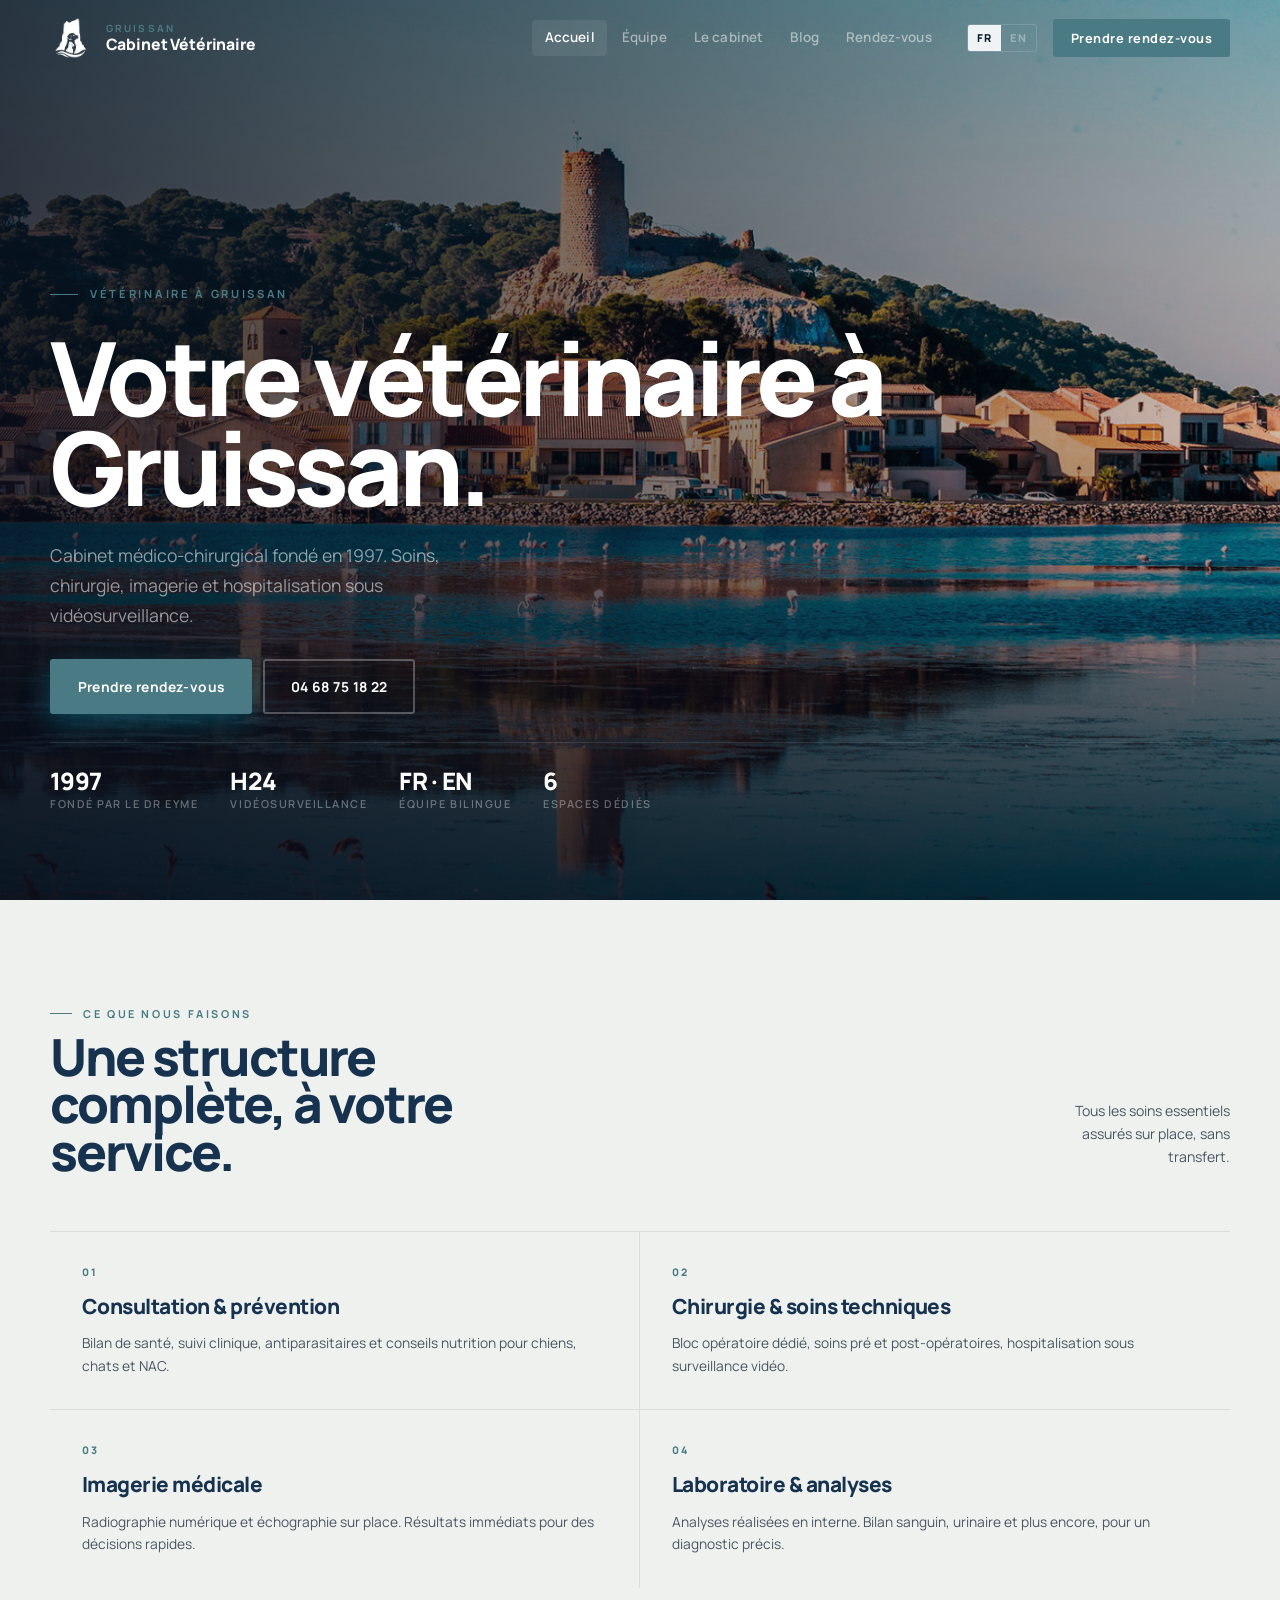
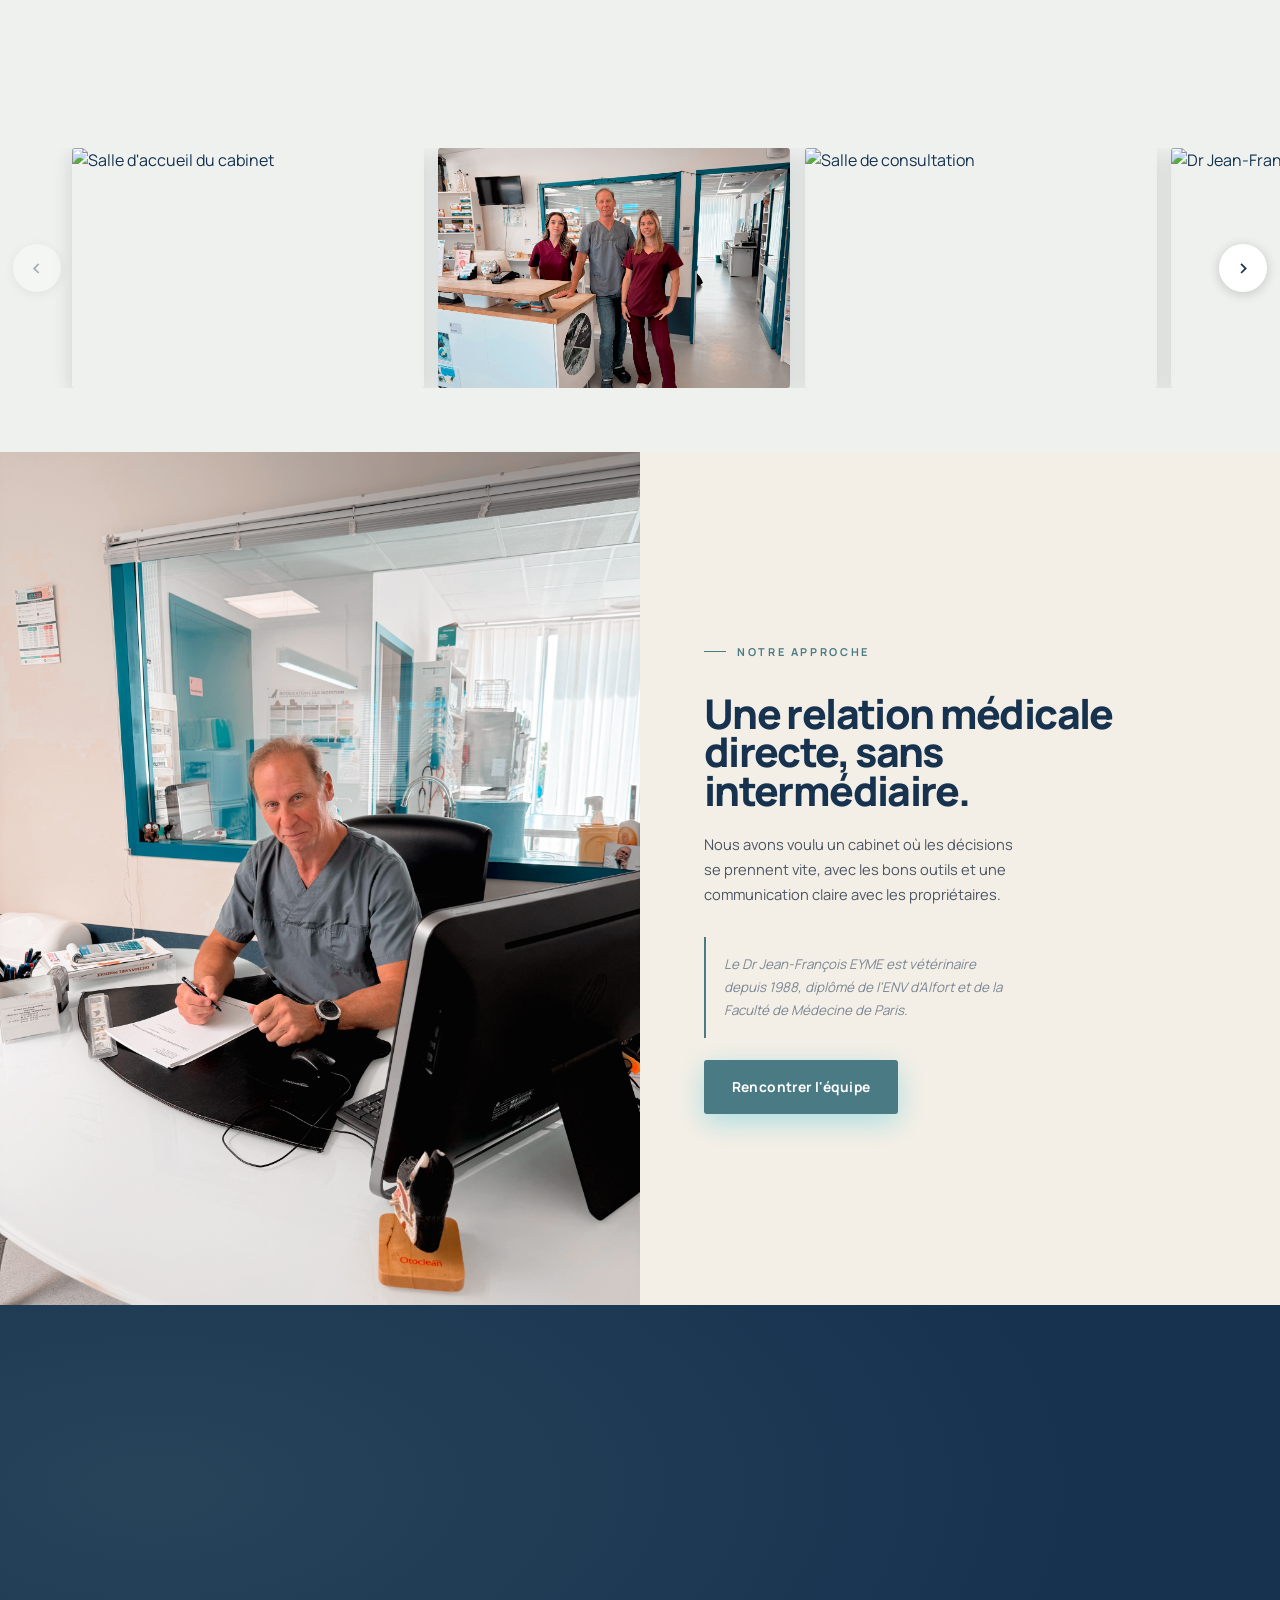
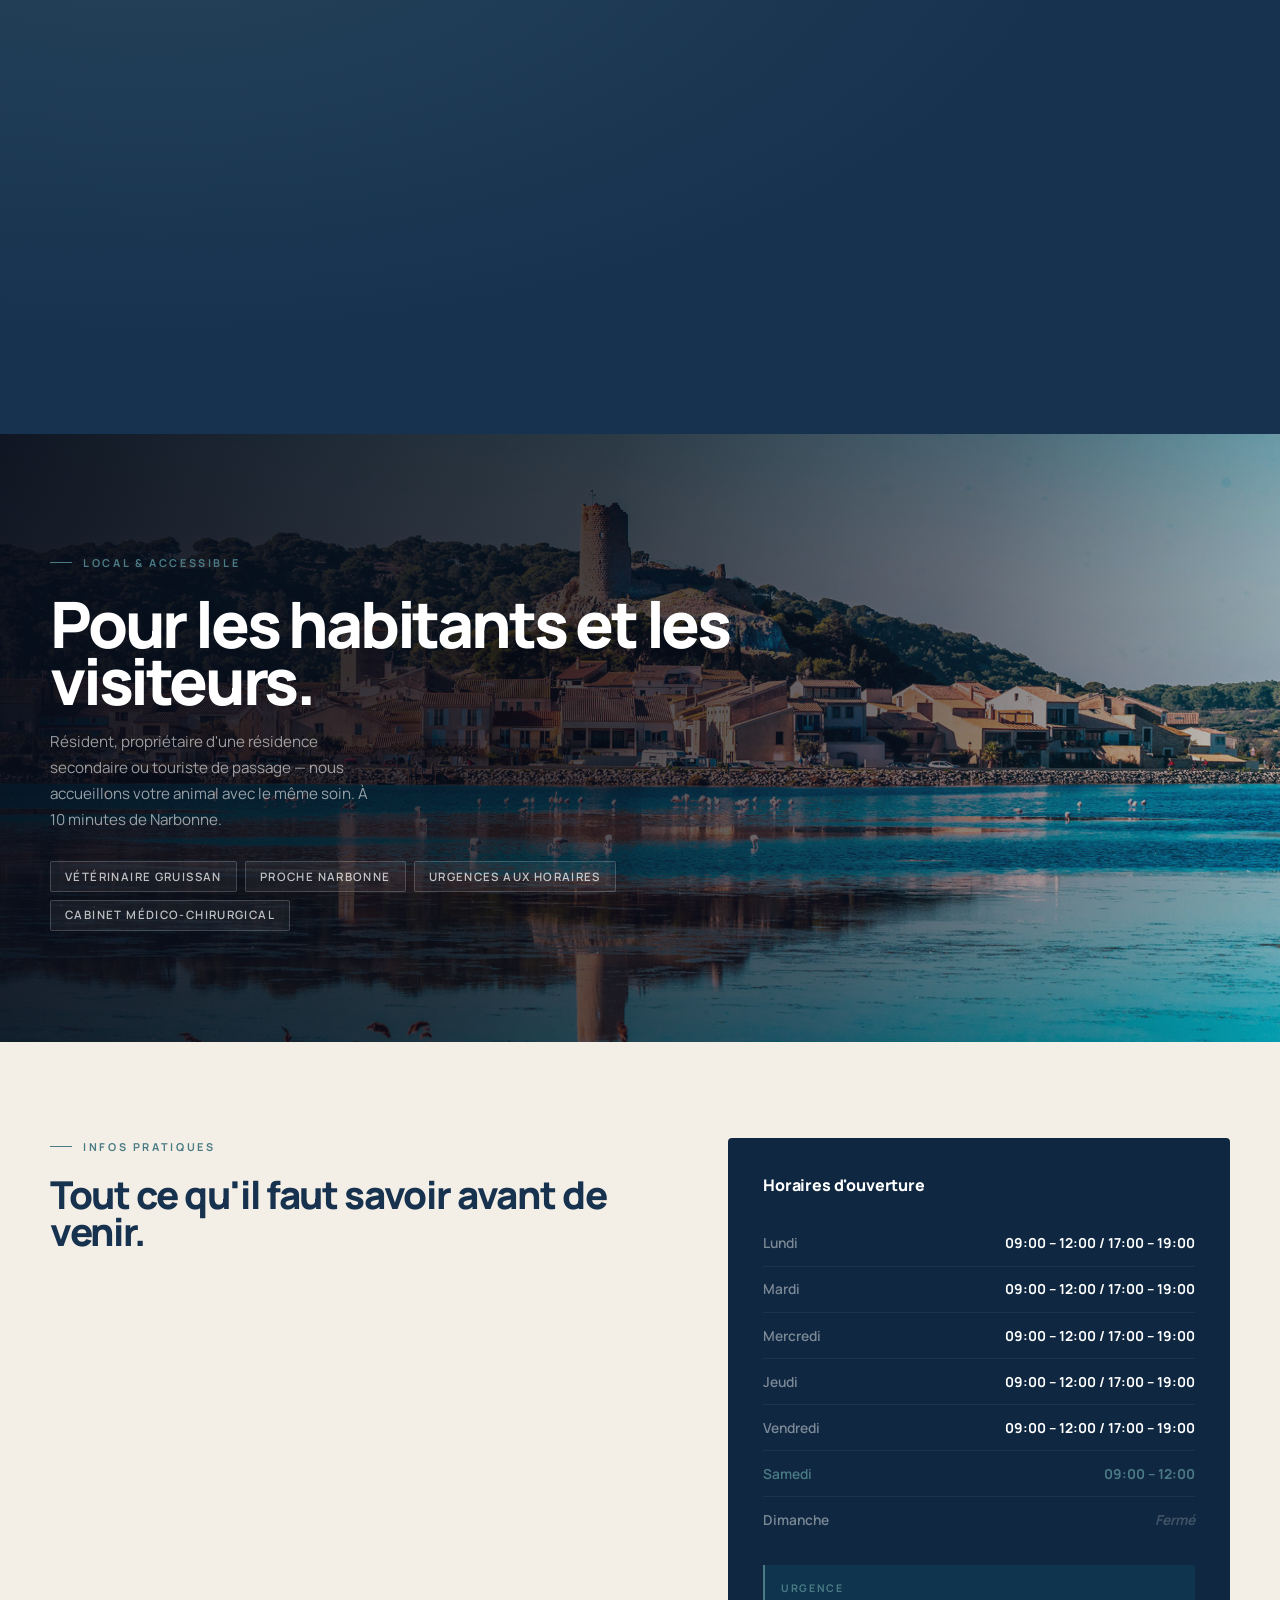
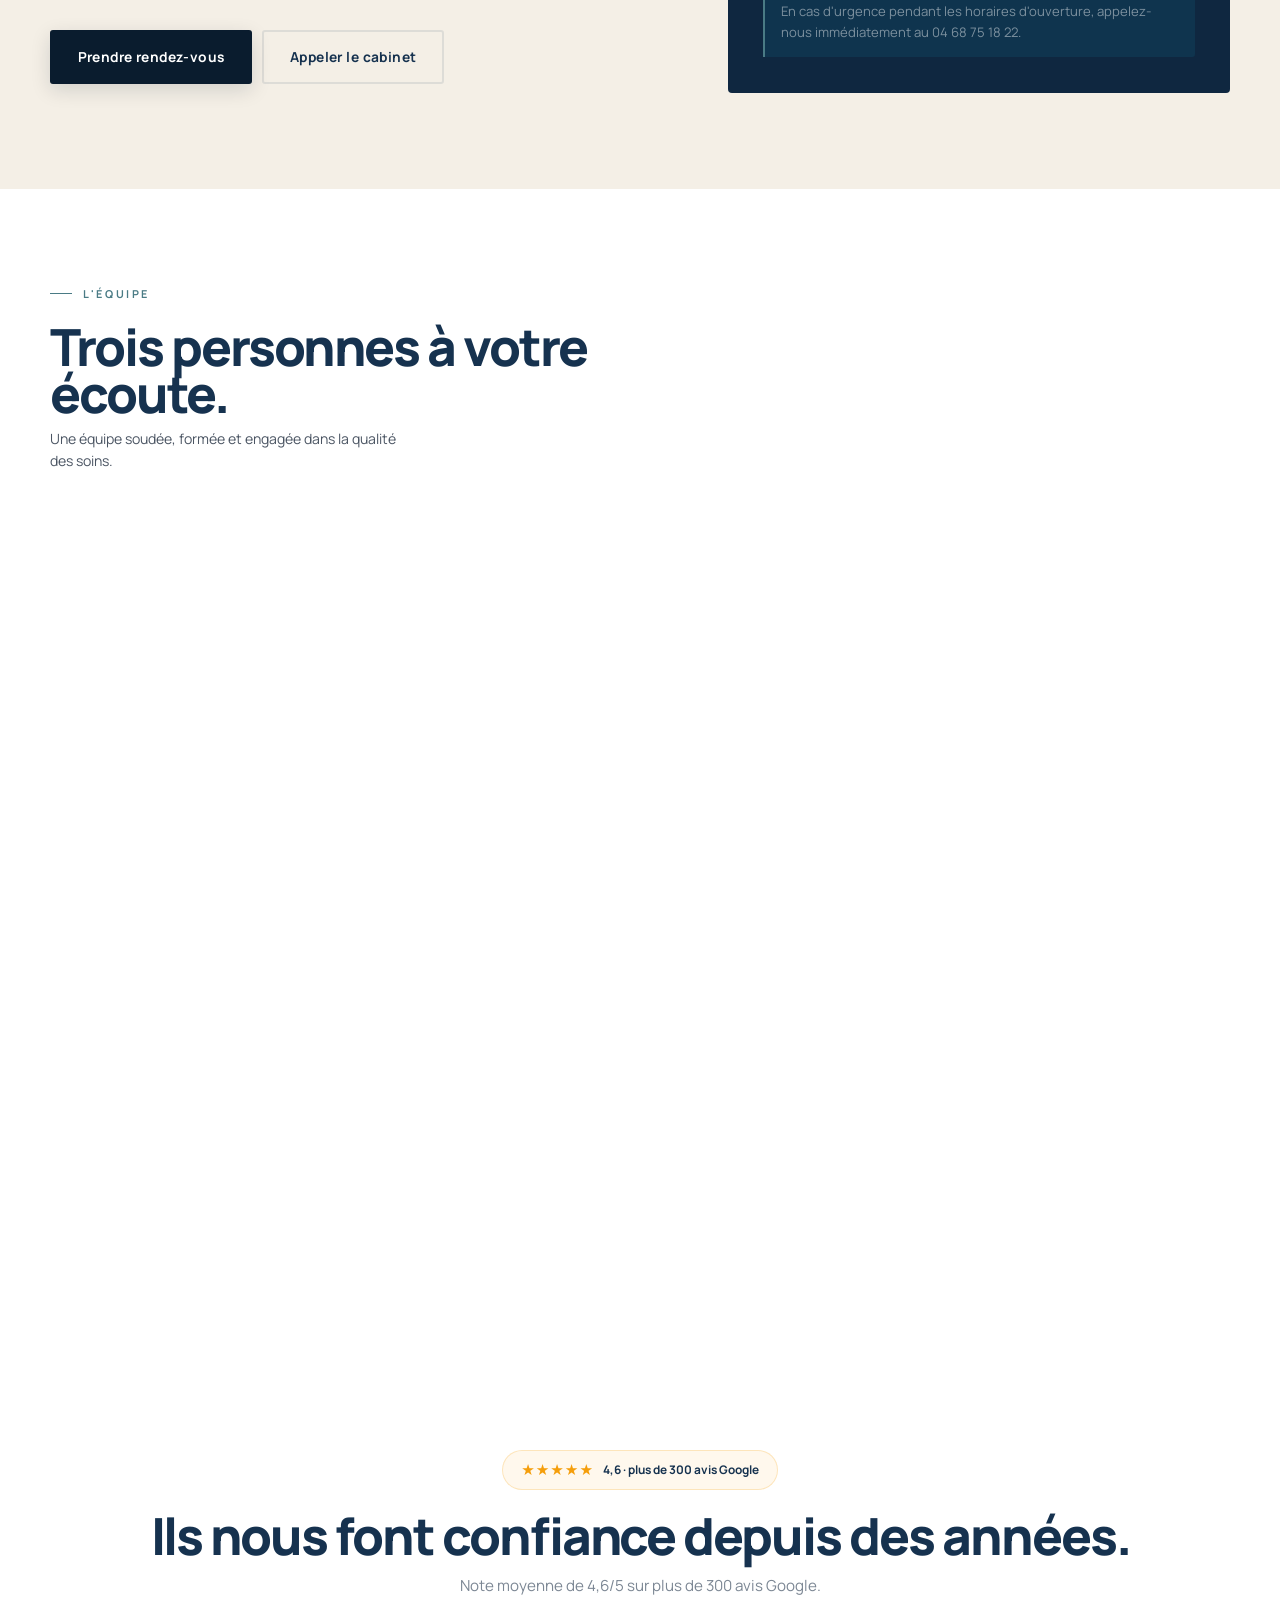
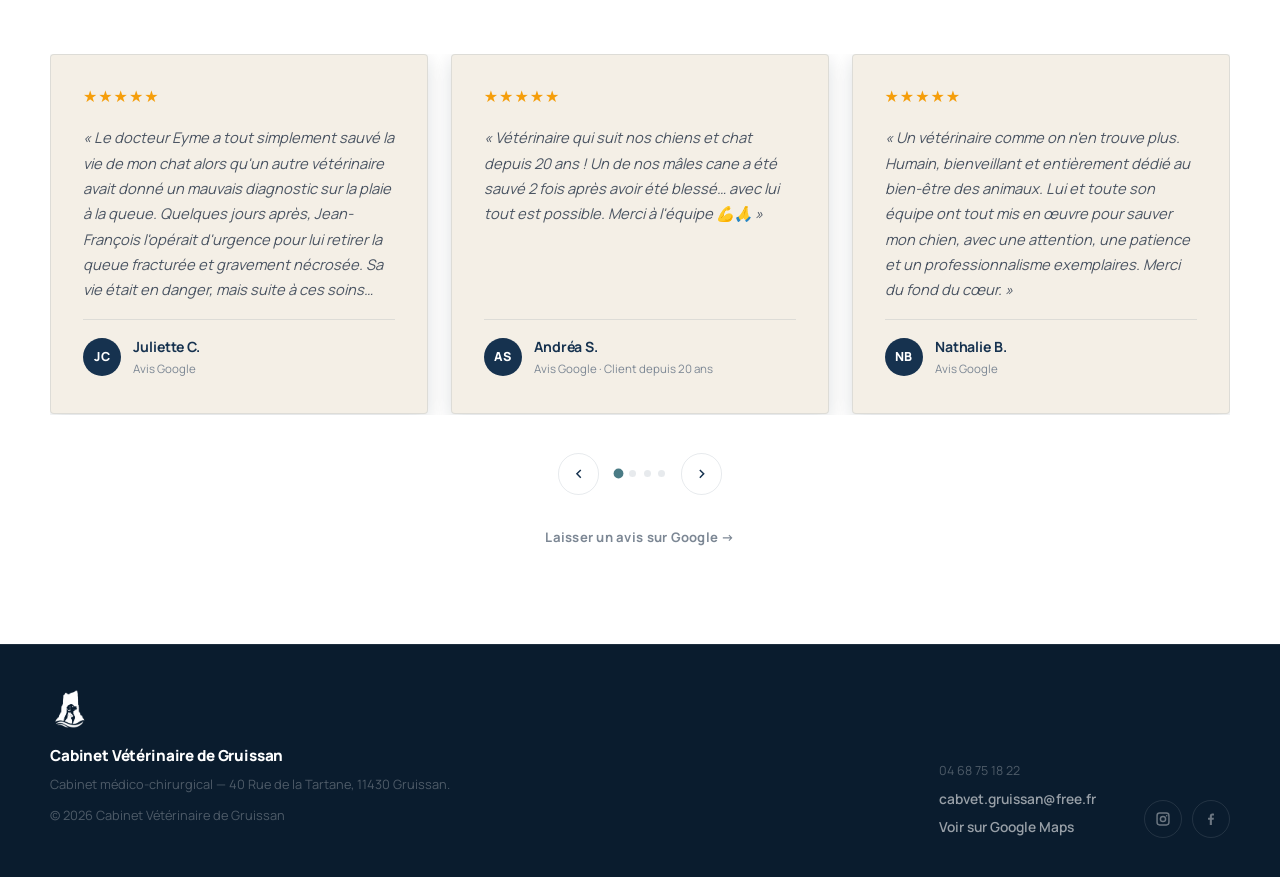
==== commit 043db572: "version aghahah" ====
--- a/index.html
+++ b/index.html
@@ -51,7 +51,7 @@
     <!-- ── HERO ──────────────────────────────────────────── -->
     <section class="hero">
       <div class="hero-media">
-        <img src="Gruissan/tour-barberousse-gruissan-1890x1000.jpg" alt="Gruissan">
+        <img src="Gruissan/tour-barberousse-gruissan-1890x1000.jpg" alt="Gruissan" fetchpriority="high">
       </div>
       <div class="hero-body">
         <span class="hero-label" data-i18n="home.hero.label">Vétérinaire à Gruissan</span>
@@ -118,37 +118,34 @@
       </div>
     </section>
 
-    <!-- ── GALLERY ────────────────────────────────────────── -->
-    <div class="gallery-ribbon" aria-hidden="true">
-      <div class="ribbon-track">
-        <div class="ribbon-photo"><img src="Photos/Shooting Juin 2026/cabinet-veterinaire-gruissan-cabinet-acceuil.JPG" alt=""></div>
-        <div class="ribbon-photo"><img src="Photos/Shooting Juin 2026/cabinet-veterinaire-gruissan-equipe.JPG" alt=""></div>
-        <div class="ribbon-photo"><img src="Photos/Shooting Juin 2026/cabinet-veterinaire-gruissan-cabinet.JPG" alt=""></div>
-        <div class="ribbon-photo"><img src="Photos/Shooting Juin 2026/cabinet-veterinaire-gruissan-jf5.JPG" alt=""></div>
-        <div class="ribbon-photo"><img src="Photos/Shooting Juin 2026/cabinet-veterinaire-gruissan-cabinet2.JPG" alt=""></div>
-        <div class="ribbon-photo"><img src="Photos/Shooting Juin 2026/cabinet-veterinaire-gruissan-equipe3.JPG" alt=""></div>
-        <div class="ribbon-photo"><img src="Photos/Shooting Juin 2026/cabinet-veterinaire-gruissan-extérieur2.jpg" alt=""></div>
-        <div class="ribbon-photo"><img src="Photos/Shooting Juin 2026/cabinet-veterinaire-gruissan-jf3.JPG" alt=""></div>
-        <div class="ribbon-photo"><img src="Photos/Shooting Juin 2026/cabinet-veterinaire-gruissan-extérieur.JPG" alt=""></div>
-        <div class="ribbon-photo"><img src="Photos/Shooting Juin 2026/cabinet-veterinaire-gruissan-equipe4.JPG" alt=""></div>
-        <!-- duplicate for loop -->
-        <div class="ribbon-photo"><img src="Photos/Shooting Juin 2026/cabinet-veterinaire-gruissan-cabinet-acceuil.JPG" alt=""></div>
-        <div class="ribbon-photo"><img src="Photos/Shooting Juin 2026/cabinet-veterinaire-gruissan-equipe.JPG" alt=""></div>
-        <div class="ribbon-photo"><img src="Photos/Shooting Juin 2026/cabinet-veterinaire-gruissan-cabinet.JPG" alt=""></div>
-        <div class="ribbon-photo"><img src="Photos/Shooting Juin 2026/cabinet-veterinaire-gruissan-jf5.JPG" alt=""></div>
-        <div class="ribbon-photo"><img src="Photos/Shooting Juin 2026/cabinet-veterinaire-gruissan-cabinet2.JPG" alt=""></div>
-        <div class="ribbon-photo"><img src="Photos/Shooting Juin 2026/cabinet-veterinaire-gruissan-equipe3.JPG" alt=""></div>
-        <div class="ribbon-photo"><img src="Photos/Shooting Juin 2026/cabinet-veterinaire-gruissan-extérieur2.jpg" alt=""></div>
-        <div class="ribbon-photo"><img src="Photos/Shooting Juin 2026/cabinet-veterinaire-gruissan-jf3.JPG" alt=""></div>
-        <div class="ribbon-photo"><img src="Photos/Shooting Juin 2026/cabinet-veterinaire-gruissan-extérieur.JPG" alt=""></div>
-        <div class="ribbon-photo"><img src="Photos/Shooting Juin 2026/cabinet-veterinaire-gruissan-equipe4.JPG" alt=""></div>
-      </div>
+    <!-- ── GALLERY CAROUSEL ─────────────────────────────────── -->
+    <div class="gallery-carousel">
+      <button class="gallery-btn gallery-prev" id="galleryPrev" aria-label="Photo précédente">
+        <svg viewBox="0 0 24 24" fill="currentColor"><path d="M15.41 16.59L10.83 12l4.58-4.59L14 6l-6 6 6 6z"/></svg>
+      </button>
+      <div class="gallery-viewport" id="galleryViewport">
+        <div class="gallery-track">
+          <div class="gallery-slide"><img src="Photos/Shooting Juin 2026/cabinet-veterinaire-gruissan-cabinet-acceuil.JPG" alt="Salle d'accueil du cabinet" loading="lazy"></div>
+          <div class="gallery-slide"><img src="Photos/Shooting Juin 2026/cabinet-veterinaire-gruissan-equipe.JPG" alt="L'équipe du cabinet" loading="lazy"></div>
+          <div class="gallery-slide"><img src="Photos/Shooting Juin 2026/cabinet-veterinaire-gruissan-cabinet.JPG" alt="Salle de consultation" loading="lazy"></div>
+          <div class="gallery-slide"><img src="Photos/Shooting Juin 2026/cabinet-veterinaire-gruissan-jf5.JPG" alt="Dr Jean-François EYME" loading="lazy"></div>
+          <div class="gallery-slide"><img src="Photos/Shooting Juin 2026/cabinet-veterinaire-gruissan-cabinet2.JPG" alt="Équipements du cabinet" loading="lazy"></div>
+          <div class="gallery-slide"><img src="Photos/Shooting Juin 2026/cabinet-veterinaire-gruissan-equipe3.JPG" alt="Équipe vétérinaire" loading="lazy"></div>
+          <div class="gallery-slide"><img src="Photos/Shooting Juin 2026/cabinet-veterinaire-gruissan-extérieur2.jpg" alt="Extérieur du cabinet" loading="lazy"></div>
+          <div class="gallery-slide"><img src="Photos/Shooting Juin 2026/cabinet-veterinaire-gruissan-jf3.JPG" alt="Dr EYME en consultation" loading="lazy"></div>
+          <div class="gallery-slide"><img src="Photos/Shooting Juin 2026/cabinet-veterinaire-gruissan-extérieur.JPG" alt="Entrée du cabinet" loading="lazy"></div>
+          <div class="gallery-slide"><img src="Photos/Shooting Juin 2026/cabinet-veterinaire-gruissan-equipe4.JPG" alt="L'équipe du cabinet vétérinaire" loading="lazy"></div>
+        </div>
+      </div>
+      <button class="gallery-btn gallery-next" id="galleryNext" aria-label="Photo suivante">
+        <svg viewBox="0 0 24 24" fill="currentColor"><path d="M8.59 16.59L13.17 12 8.59 7.41 10 6l6 6-6 6z"/></svg>
+      </button>
     </div>
 
     <!-- ── APPROACH / DR EYME ─────────────────────────────── -->
     <section class="split-section">
       <div class="split-media">
-        <img src="Photos/Shooting Juin 2026/cabinet-veterinaire-gruissan-jf1.JPG" alt="Dr Jean-François EYME">
+        <img src="Photos/Shooting Juin 2026/cabinet-veterinaire-gruissan-jf1.JPG" alt="Dr Jean-François EYME" loading="lazy">
       </div>
       <div class="split-body">
         <div class="section-label" data-i18n="home.approach.label">Notre approche</div>
@@ -195,7 +192,7 @@
     <!-- ── GRUISSAN / LOCAL ───────────────────────────────── -->
     <section class="location-section">
       <div class="location-bg">
-        <img src="Gruissan/tour-barberousse-gruissan-1890x1000.jpg" alt="Gruissan">
+        <img src="Gruissan/tour-barberousse-gruissan-1890x1000.jpg" alt="Gruissan" loading="lazy">
       </div>
       <div class="container">
         <div class="location-body">
@@ -300,7 +297,7 @@
         <div class="team-grid">
           <a class="team-card" href="equipe.html" data-reveal style="--rd:.05s">
             <div class="team-card-photo">
-              <img src="Photos/Shooting Juin 2026/cabinet-veterinaire-gruissan-jf4.JPG" alt="Dr Jean-François EYME">
+              <img src="Photos/Shooting Juin 2026/cabinet-veterinaire-gruissan-jf4.JPG" alt="Dr Jean-François EYME" loading="lazy">
             </div>
             <div class="team-card-body">
               <div class="team-card-role" data-i18n="team.member1.role">Vétérinaire fondateur</div>
@@ -310,7 +307,7 @@
           </a>
           <a class="team-card" href="equipe.html" data-reveal style="--rd:.1s">
             <div class="team-card-photo">
-              <img src="Photos/Shooting Juin 2026/cabinet-veterinaire-gruissan-Lysa.JPG" alt="Lysa GHIRARD">
+              <img src="Photos/Shooting Juin 2026/cabinet-veterinaire-gruissan-Lysa.JPG" alt="Lysa GHIRARD" loading="lazy">
             </div>
             <div class="team-card-body">
               <div class="team-card-role" data-i18n="team.member2.role">ASV</div>
@@ -320,7 +317,7 @@
           </a>
           <a class="team-card" href="equipe.html" data-reveal style="--rd:.15s">
             <div class="team-card-photo">
-              <img src="Photos/Shooting Juin 2026/cabinet-veterinaire-gruissan-Alexcia.JPG" alt="Alexcia DEMUS">
+              <img src="Photos/Shooting Juin 2026/cabinet-veterinaire-gruissan-Alexcia.JPG" alt="Alexcia DEMUS" loading="lazy">
             </div>
             <div class="team-card-body">
               <div class="team-card-role" data-i18n="team.member3.role">ASV</div>
--- a/styles.css
+++ b/styles.css
@@ -476,60 +476,65 @@
 }
 
 /* ============================================================
-   GALLERY RIBBON
+   GALLERY CAROUSEL
    ============================================================ */
-.gallery-ribbon {
-  overflow: hidden;
+.gallery-carousel {
+  position: relative;
   padding: 4rem 0;
   background: var(--smoke);
-  position: relative;
-}
-
-.gallery-ribbon::before,
-.gallery-ribbon::after {
-  content: "";
-  position: absolute;
-  top: 0; bottom: 0;
-  width: 7rem;
-  z-index: 2;
-  pointer-events: none;
-}
-
-.gallery-ribbon::before { left:  0; background: linear-gradient(90deg,  #F2F5F8, transparent); }
-.gallery-ribbon::after  { right: 0; background: linear-gradient(-90deg, #F2F5F8, transparent); }
-
-.ribbon-track {
+}
+
+.gallery-viewport {
+  overflow-x: scroll;
+  scrollbar-width: none;
+  -ms-overflow-style: none;
+  cursor: grab;
+}
+.gallery-viewport::-webkit-scrollbar { display: none; }
+.gallery-viewport.is-grabbing { cursor: grabbing; user-select: none; }
+
+.gallery-track {
   display: flex;
   gap: .9rem;
-  width: max-content;
-  animation: ribbonScroll 32s linear infinite;
-}
-
-.ribbon-track:hover { animation-play-state: paused; }
-
-.ribbon-photo {
-  width: 22rem;
+  padding: 0 4.5rem;
+}
+
+.gallery-slide {
+  flex: 0 0 22rem;
   height: 15rem;
-  flex-shrink: 0;
   overflow: hidden;
   border-radius: 3px;
   box-shadow: var(--shadow-s);
 }
 
-.ribbon-photo:nth-child(even) { height: 14rem; margin-top: 1.2rem; }
-
-.ribbon-photo img {
+.gallery-slide img {
   width: 100%; height: 100%;
   object-fit: cover;
   transition: transform .5s;
-}
-
-.ribbon-photo:hover img { transform: scale(1.05); }
-
-@keyframes ribbonScroll {
-  0%   { transform: translateX(0); }
-  100% { transform: translateX(-50%); }
-}
+  pointer-events: none;
+}
+.gallery-slide:hover img { transform: scale(1.04); }
+
+.gallery-btn {
+  position: absolute;
+  top: 50%;
+  transform: translateY(-50%);
+  z-index: 3;
+  width: 3rem; height: 3rem;
+  border-radius: 50%;
+  border: none;
+  background: white;
+  box-shadow: 0 2px 12px rgba(0,0,0,.18);
+  cursor: pointer;
+  display: flex; align-items: center; justify-content: center;
+  transition: background .2s, color .2s, opacity .2s;
+  color: var(--navy);
+}
+.gallery-btn:hover { background: var(--navy); color: white; }
+.gallery-btn svg { width: 1.3rem; height: 1.3rem; }
+.gallery-btn:disabled { opacity: .35; pointer-events: none; }
+.gallery-prev { left: .8rem; }
+.gallery-next { right: .8rem; }
 
 /* ============================================================
    SPLIT SECTION (approach / Dr EYME)
@@ -2286,8 +2291,8 @@
   .service-card { border-right: 0 !important; border-bottom: 1px solid var(--line-d) !important; }
   .service-card:last-child { border-bottom: 0 !important; }
 
-  .ribbon-photo { width: 16rem; height: 11rem !important; }
-  .ribbon-photo:nth-child(even) { margin-top: 1.2rem; }
+  .gallery-slide { flex: 0 0 16rem; height: 11rem; }
+  .gallery-track { padding: 0 3rem; }
 
   .team-grid { grid-template-columns: 1fr; }
   .team-full-grid { grid-template-columns: 1fr; }
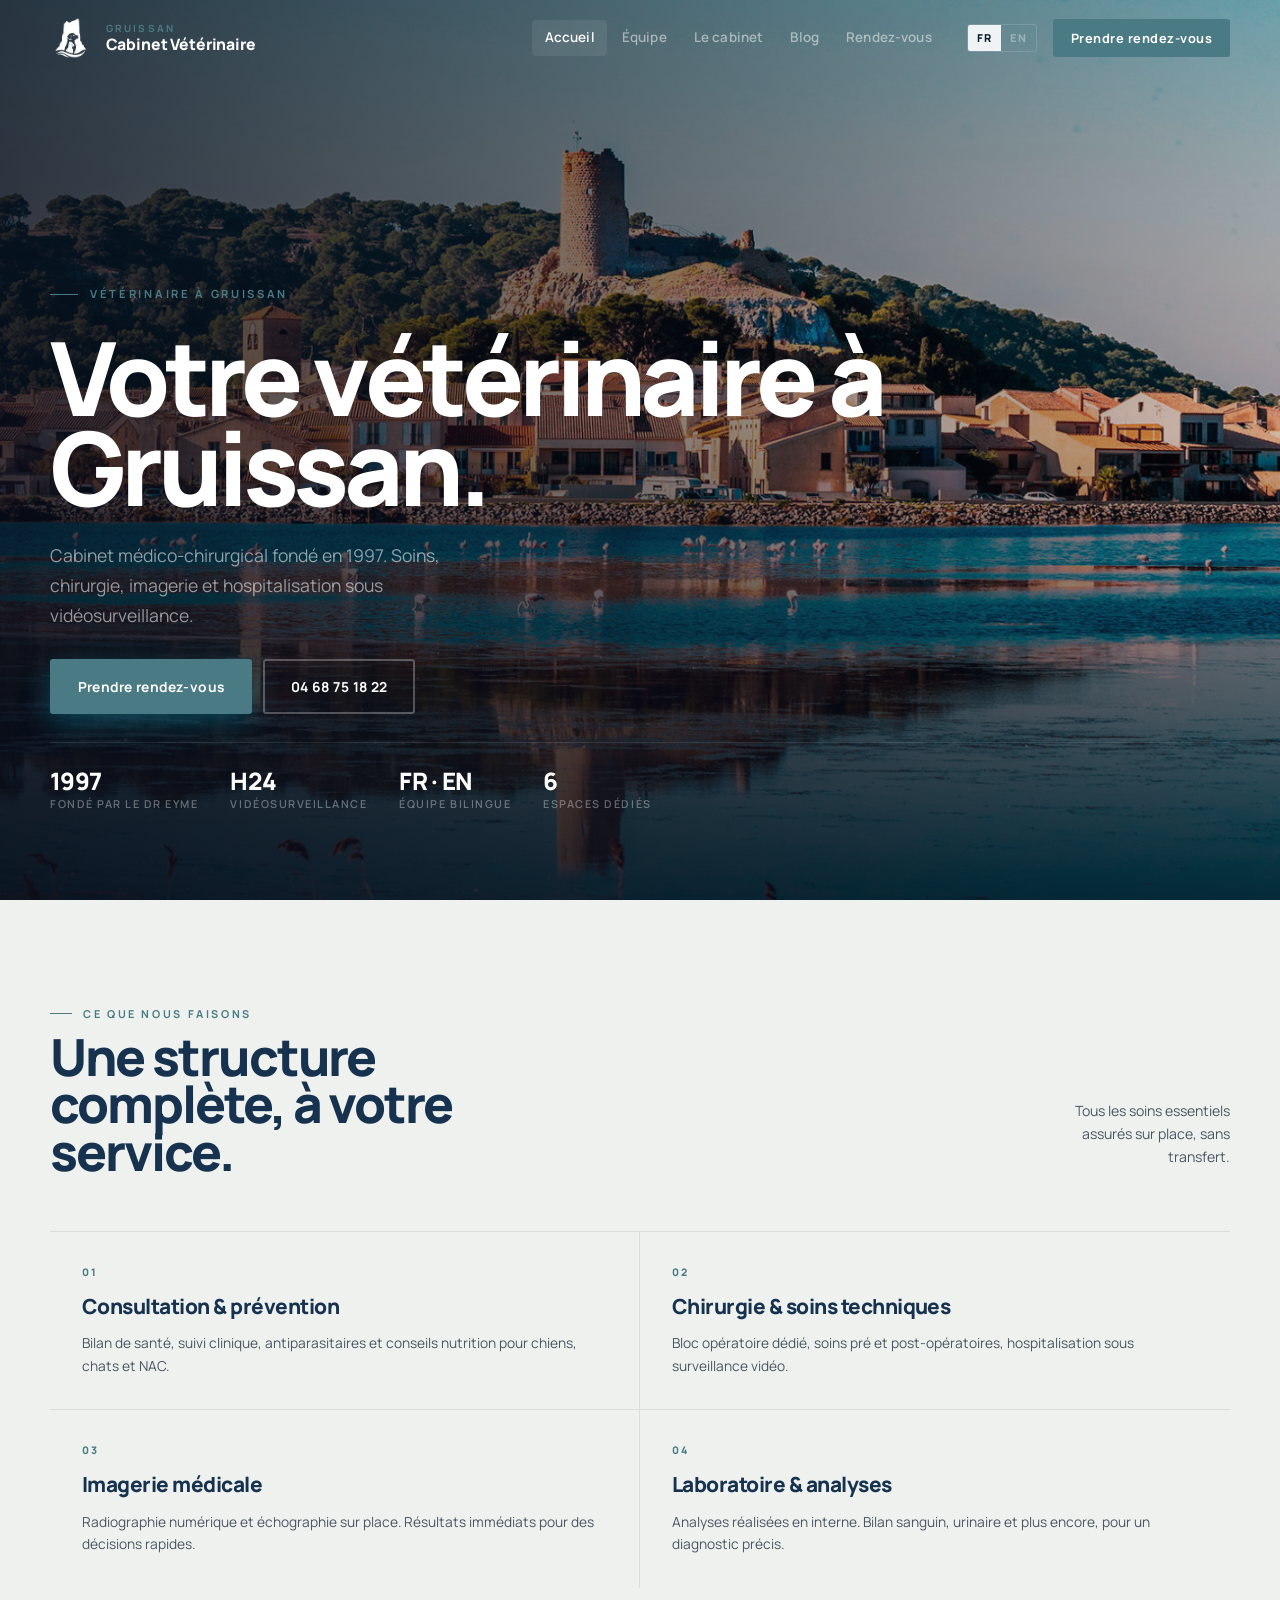
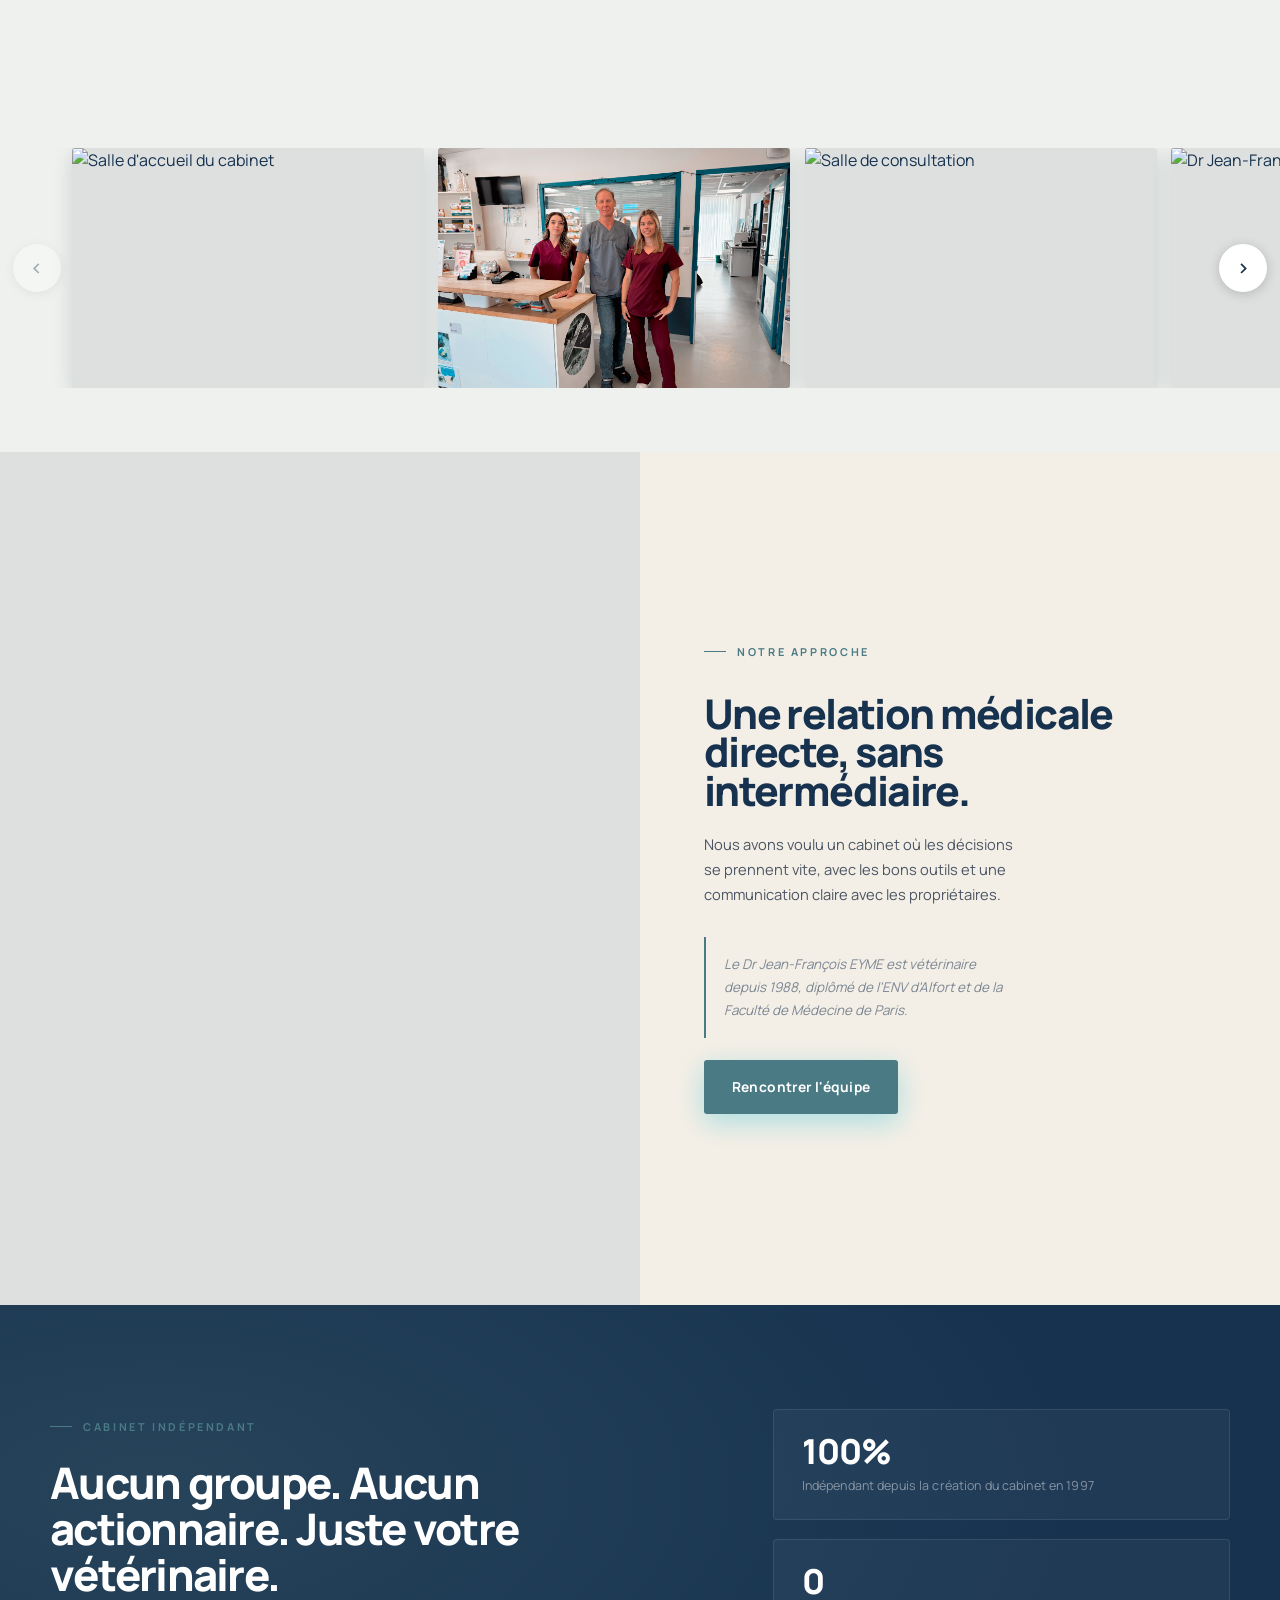
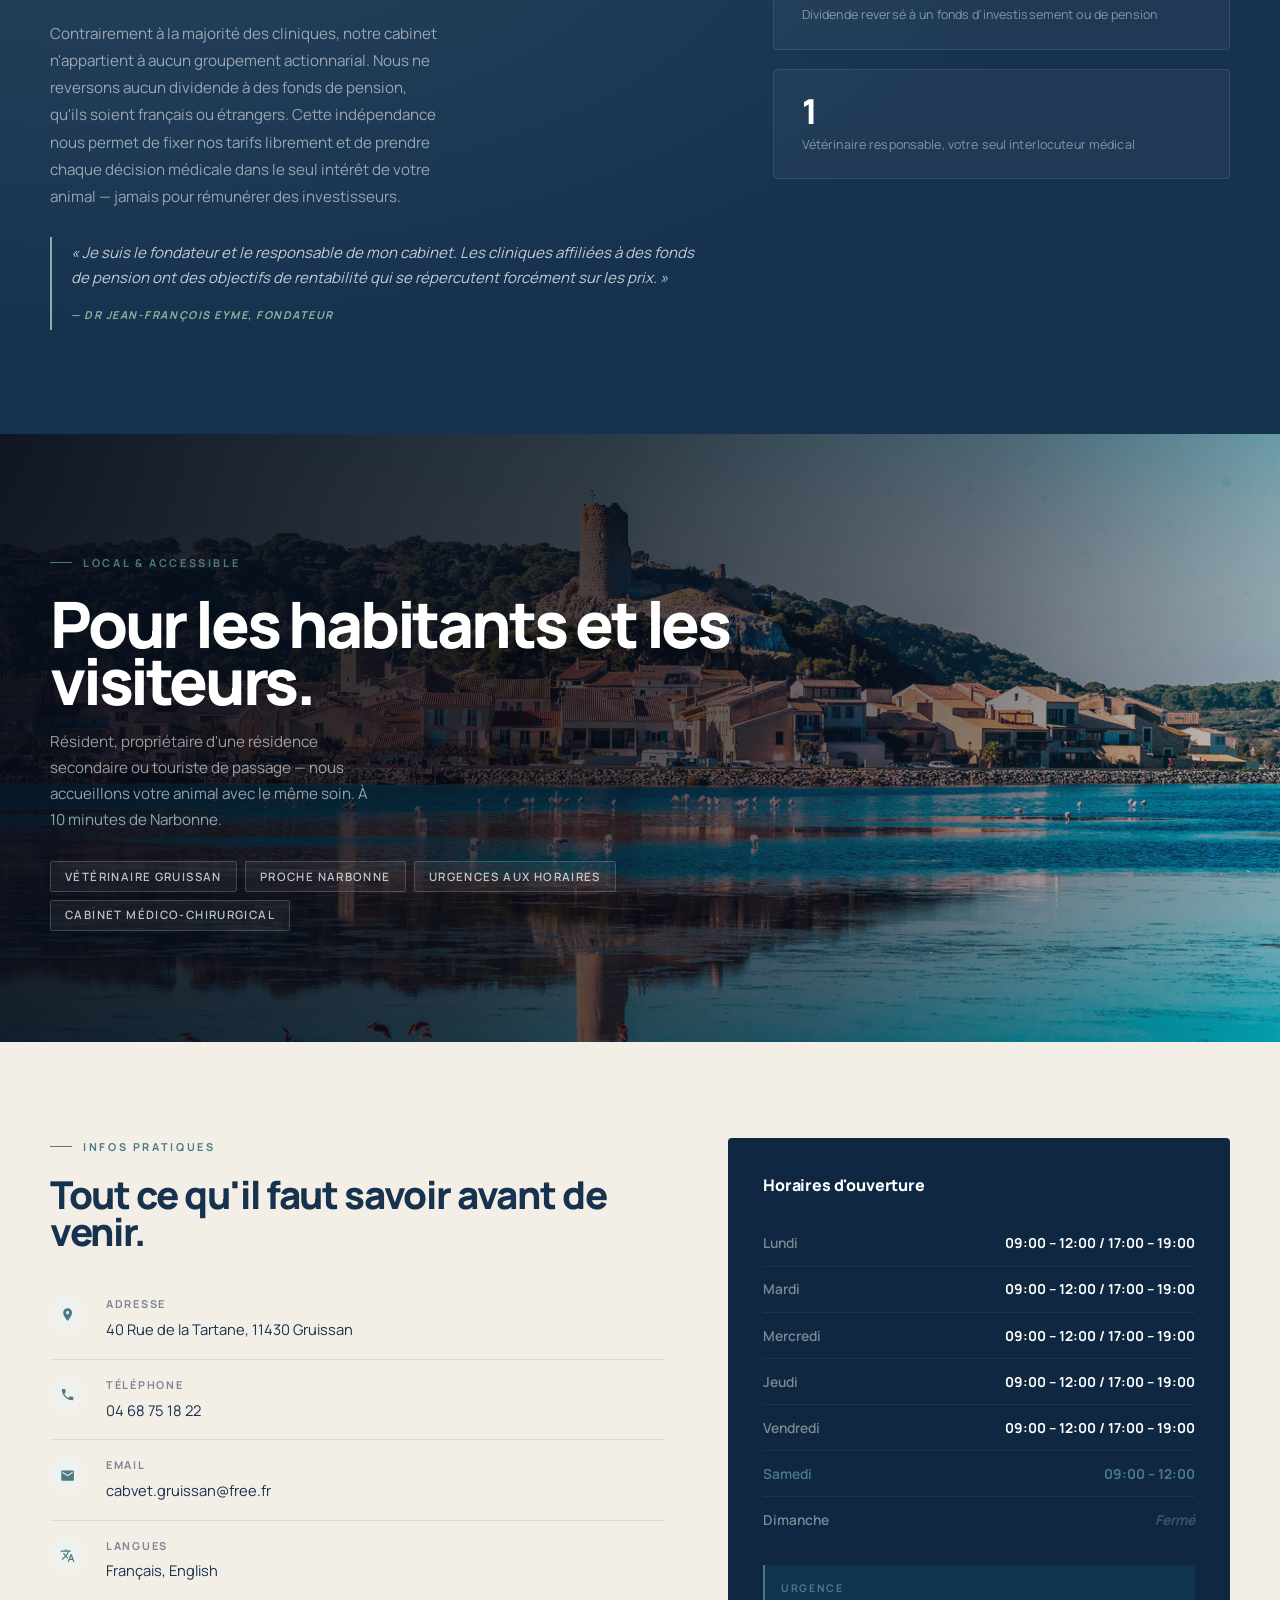
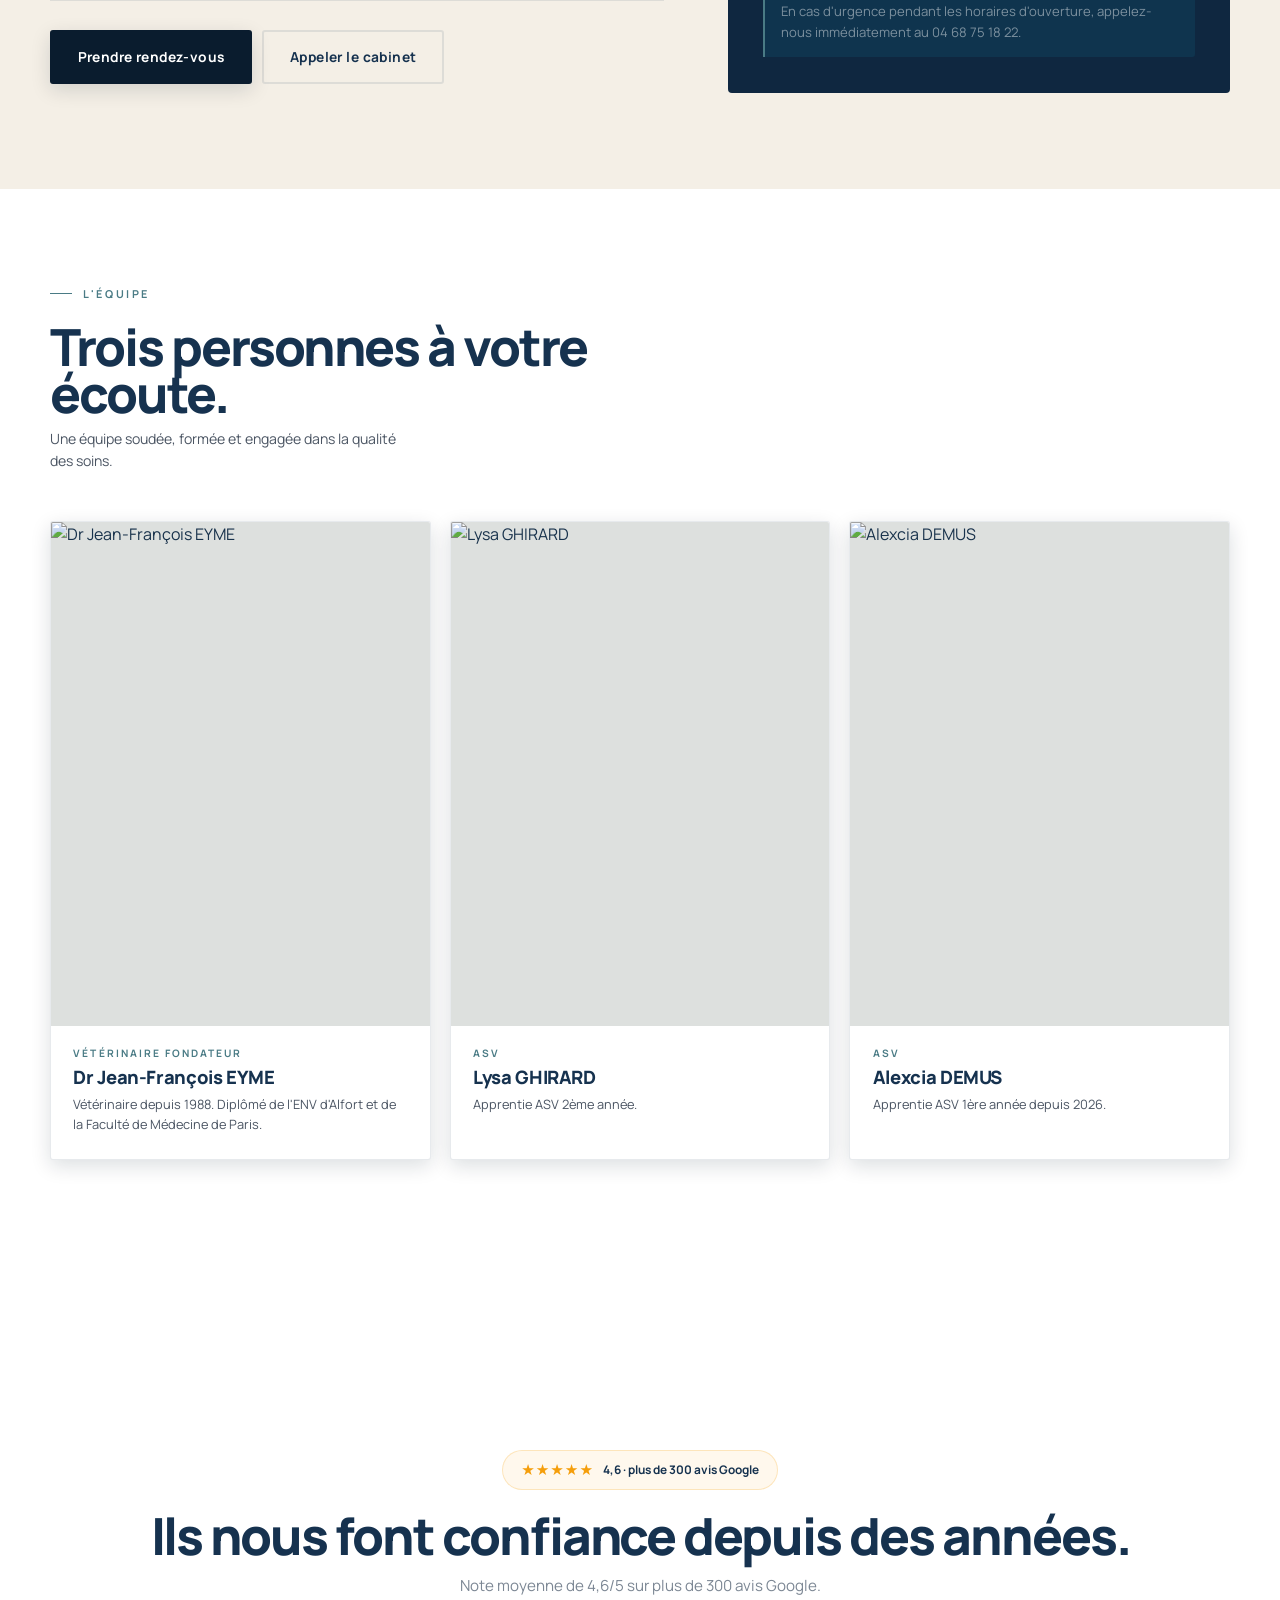
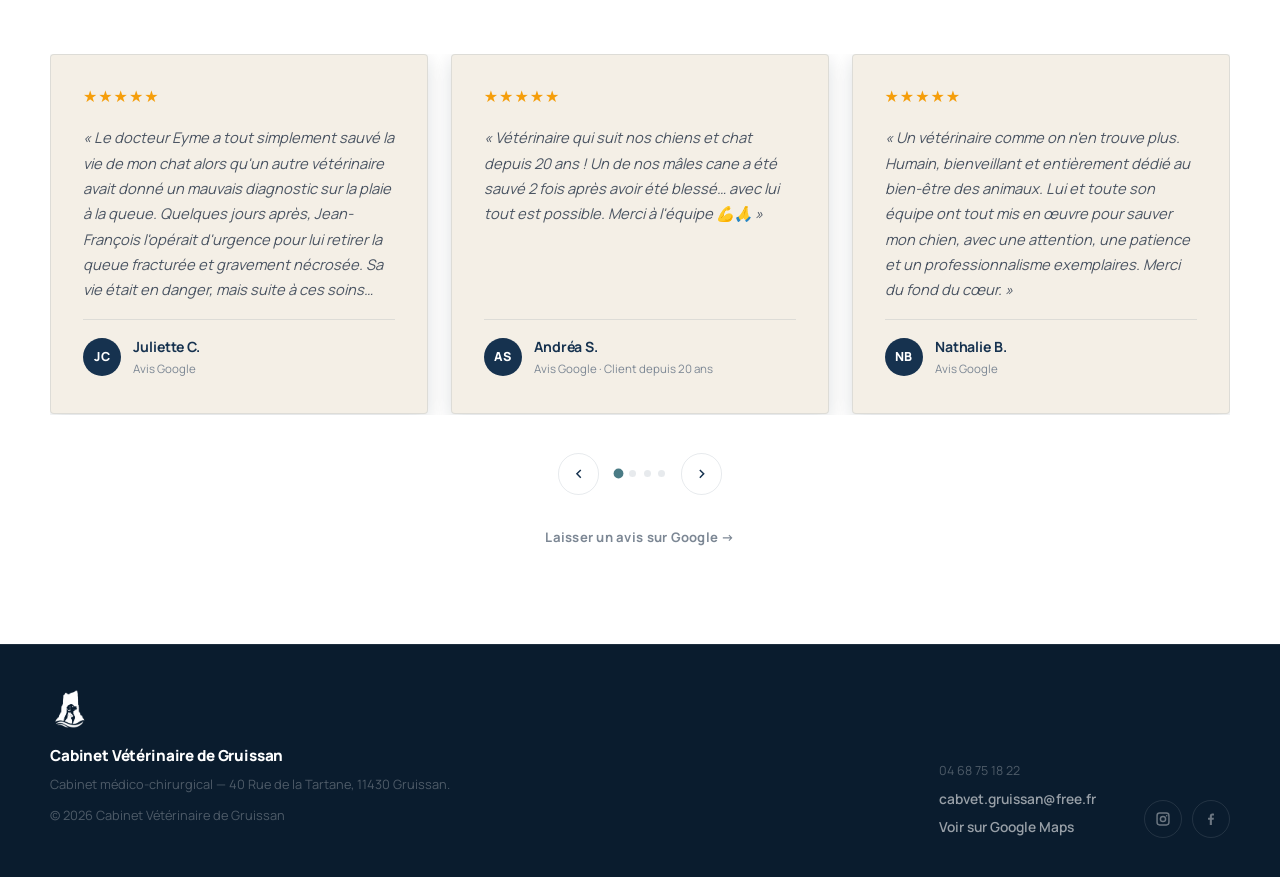
==== commit 1863da83: "article 3 + bug affichage" ====
--- a/index.html
+++ b/index.html
@@ -10,6 +10,7 @@
   <link rel="preconnect" href="https://fonts.gstatic.com" crossorigin>
   <link href="https://fonts.googleapis.com/css2?family=Manrope:wght@400;500;600;700;800&display=swap" rel="stylesheet">
   <link rel="stylesheet" href="styles.css">
+  <link rel="preload" as="image" href="Gruissan/tour-barberousse-gruissan-1890x1000.jpg" fetchpriority="high">
   <script src="main.js" defer></script>
 </head>
 <body data-page="home">
@@ -17,8 +18,8 @@
   <header class="site-header">
     <div class="header-inner">
       <a class="brand" href="index.html">
-        <img class="brand-mark brand-mark-light" src="Logo/logo-cabinet-veterinaire-gruissan-vf-blanc.png" alt="Logo">
-        <img class="brand-mark brand-mark-dark" src="Logo/logo-cabinet-veterinaire-gruissan-vf-sans-fond.png" alt="Logo">
+        <img class="brand-mark brand-mark-light" src="Logo/logo-cabinet-veterinaire-gruissan-vf-blanc.png" alt="Logo" decoding="async">
+        <img class="brand-mark brand-mark-dark" src="Logo/logo-cabinet-veterinaire-gruissan-vf-sans-fond.png" alt="Logo" decoding="async">
         <div class="brand-copy">
           <small>Gruissan</small>
           <strong>Cabinet Vétérinaire</strong>
@@ -51,7 +52,7 @@
     <!-- ── HERO ──────────────────────────────────────────── -->
     <section class="hero">
       <div class="hero-media">
-        <img src="Gruissan/tour-barberousse-gruissan-1890x1000.jpg" alt="Gruissan" fetchpriority="high">
+        <img src="Gruissan/tour-barberousse-gruissan-1890x1000.jpg" alt="Gruissan" fetchpriority="high" decoding="async">
       </div>
       <div class="hero-body">
         <span class="hero-label" data-i18n="home.hero.label">Vétérinaire à Gruissan</span>
@@ -125,16 +126,16 @@
       </button>
       <div class="gallery-viewport" id="galleryViewport">
         <div class="gallery-track">
-          <div class="gallery-slide"><img src="Photos/Shooting Juin 2026/cabinet-veterinaire-gruissan-cabinet-acceuil.JPG" alt="Salle d'accueil du cabinet" loading="lazy"></div>
-          <div class="gallery-slide"><img src="Photos/Shooting Juin 2026/cabinet-veterinaire-gruissan-equipe.JPG" alt="L'équipe du cabinet" loading="lazy"></div>
-          <div class="gallery-slide"><img src="Photos/Shooting Juin 2026/cabinet-veterinaire-gruissan-cabinet.JPG" alt="Salle de consultation" loading="lazy"></div>
-          <div class="gallery-slide"><img src="Photos/Shooting Juin 2026/cabinet-veterinaire-gruissan-jf5.JPG" alt="Dr Jean-François EYME" loading="lazy"></div>
-          <div class="gallery-slide"><img src="Photos/Shooting Juin 2026/cabinet-veterinaire-gruissan-cabinet2.JPG" alt="Équipements du cabinet" loading="lazy"></div>
-          <div class="gallery-slide"><img src="Photos/Shooting Juin 2026/cabinet-veterinaire-gruissan-equipe3.JPG" alt="Équipe vétérinaire" loading="lazy"></div>
-          <div class="gallery-slide"><img src="Photos/Shooting Juin 2026/cabinet-veterinaire-gruissan-extérieur2.jpg" alt="Extérieur du cabinet" loading="lazy"></div>
-          <div class="gallery-slide"><img src="Photos/Shooting Juin 2026/cabinet-veterinaire-gruissan-jf3.JPG" alt="Dr EYME en consultation" loading="lazy"></div>
-          <div class="gallery-slide"><img src="Photos/Shooting Juin 2026/cabinet-veterinaire-gruissan-extérieur.JPG" alt="Entrée du cabinet" loading="lazy"></div>
-          <div class="gallery-slide"><img src="Photos/Shooting Juin 2026/cabinet-veterinaire-gruissan-equipe4.JPG" alt="L'équipe du cabinet vétérinaire" loading="lazy"></div>
+          <div class="gallery-slide"><img src="Photos/Shooting Juin 2026/cabinet-veterinaire-gruissan-cabinet-acceuil.JPG" alt="Salle d'accueil du cabinet" loading="lazy" decoding="async"></div>
+          <div class="gallery-slide"><img src="Photos/Shooting Juin 2026/cabinet-veterinaire-gruissan-equipe.JPG" alt="L'équipe du cabinet" loading="lazy" decoding="async"></div>
+          <div class="gallery-slide"><img src="Photos/Shooting Juin 2026/cabinet-veterinaire-gruissan-cabinet.JPG" alt="Salle de consultation" loading="lazy" decoding="async"></div>
+          <div class="gallery-slide"><img src="Photos/Shooting Juin 2026/cabinet-veterinaire-gruissan-jf5.JPG" alt="Dr Jean-François EYME" loading="lazy" decoding="async"></div>
+          <div class="gallery-slide"><img src="Photos/Shooting Juin 2026/cabinet-veterinaire-gruissan-cabinet2.JPG" alt="Équipements du cabinet" loading="lazy" decoding="async"></div>
+          <div class="gallery-slide"><img src="Photos/Shooting Juin 2026/cabinet-veterinaire-gruissan-equipe3.JPG" alt="Équipe vétérinaire" loading="lazy" decoding="async"></div>
+          <div class="gallery-slide"><img src="Photos/Shooting Juin 2026/cabinet-veterinaire-gruissan-extérieur2.jpg" alt="Extérieur du cabinet" loading="lazy" decoding="async"></div>
+          <div class="gallery-slide"><img src="Photos/Shooting Juin 2026/cabinet-veterinaire-gruissan-jf3.JPG" alt="Dr EYME en consultation" loading="lazy" decoding="async"></div>
+          <div class="gallery-slide"><img src="Photos/Shooting Juin 2026/cabinet-veterinaire-gruissan-extérieur.JPG" alt="Entrée du cabinet" loading="lazy" decoding="async"></div>
+          <div class="gallery-slide"><img src="Photos/Shooting Juin 2026/cabinet-veterinaire-gruissan-equipe4.JPG" alt="L'équipe du cabinet vétérinaire" loading="lazy" decoding="async"></div>
         </div>
       </div>
       <button class="gallery-btn gallery-next" id="galleryNext" aria-label="Photo suivante">
@@ -145,7 +146,7 @@
     <!-- ── APPROACH / DR EYME ─────────────────────────────── -->
     <section class="split-section">
       <div class="split-media">
-        <img src="Photos/Shooting Juin 2026/cabinet-veterinaire-gruissan-jf1.JPG" alt="Dr Jean-François EYME" loading="lazy">
+        <img src="Photos/Shooting Juin 2026/cabinet-veterinaire-gruissan-jf1.JPG" alt="Dr Jean-François EYME" loading="lazy" decoding="async">
       </div>
       <div class="split-body">
         <div class="section-label" data-i18n="home.approach.label">Notre approche</div>
@@ -192,7 +193,7 @@
     <!-- ── GRUISSAN / LOCAL ───────────────────────────────── -->
     <section class="location-section">
       <div class="location-bg">
-        <img src="Gruissan/tour-barberousse-gruissan-1890x1000.jpg" alt="Gruissan" loading="lazy">
+        <img src="Gruissan/tour-barberousse-gruissan-1890x1000.jpg" alt="Gruissan" loading="lazy" decoding="async">
       </div>
       <div class="container">
         <div class="location-body">
@@ -297,7 +298,7 @@
         <div class="team-grid">
           <a class="team-card" href="equipe.html" data-reveal style="--rd:.05s">
             <div class="team-card-photo">
-              <img src="Photos/Shooting Juin 2026/cabinet-veterinaire-gruissan-jf4.JPG" alt="Dr Jean-François EYME" loading="lazy">
+              <img src="Photos/Shooting Juin 2026/cabinet-veterinaire-gruissan-jf4.JPG" alt="Dr Jean-François EYME" loading="lazy" decoding="async">
             </div>
             <div class="team-card-body">
               <div class="team-card-role" data-i18n="team.member1.role">Vétérinaire fondateur</div>
@@ -307,7 +308,7 @@
           </a>
           <a class="team-card" href="equipe.html" data-reveal style="--rd:.1s">
             <div class="team-card-photo">
-              <img src="Photos/Shooting Juin 2026/cabinet-veterinaire-gruissan-Lysa.JPG" alt="Lysa GHIRARD" loading="lazy">
+              <img src="Photos/Shooting Juin 2026/cabinet-veterinaire-gruissan-Lysa.JPG" alt="Lysa GHIRARD" loading="lazy" decoding="async">
             </div>
             <div class="team-card-body">
               <div class="team-card-role" data-i18n="team.member2.role">ASV</div>
@@ -317,7 +318,7 @@
           </a>
           <a class="team-card" href="equipe.html" data-reveal style="--rd:.15s">
             <div class="team-card-photo">
-              <img src="Photos/Shooting Juin 2026/cabinet-veterinaire-gruissan-Alexcia.JPG" alt="Alexcia DEMUS" loading="lazy">
+              <img src="Photos/Shooting Juin 2026/cabinet-veterinaire-gruissan-Alexcia.JPG" alt="Alexcia DEMUS" loading="lazy" decoding="async">
             </div>
             <div class="team-card-body">
               <div class="team-card-role" data-i18n="team.member3.role">ASV</div>
@@ -492,7 +493,7 @@
   <footer class="site-footer">
     <div class="container footer-inner">
       <div class="footer-brand">
-        <img class="footer-brand-mark" src="Logo/logo-cabinet-veterinaire-gruissan-vf-blanc.png" alt="Cabinet Vétérinaire de Gruissan">
+        <img class="footer-brand-mark" src="Logo/logo-cabinet-veterinaire-gruissan-vf-blanc.png" alt="Cabinet Vétérinaire de Gruissan" decoding="async">
         <strong data-i18n="footer.brand">Cabinet Vétérinaire de Gruissan</strong>
         <span data-i18n="footer.text">Cabinet médico-chirurgical — 40 Rue de la Tartane, 11430 Gruissan.</span>
         <span class="footer-copy">© 2026 Cabinet Vétérinaire de Gruissan</span>
--- a/styles.css
+++ b/styles.css
@@ -30,6 +30,18 @@
 body { font-family: "Manrope", system-ui, sans-serif; color: var(--ink); background: var(--cream); line-height: 1.6; }
 img { display: block; max-width: 100%; }
 a { color: inherit; text-decoration: none; }
+
+/* Image loading placeholders — prevents blank white boxes during load */
+.hero-media,
+.gallery-slide,
+.gallery-cell,
+.blog-card-photo,
+.team-card-photo,
+.team-full-photo,
+.split-media,
+.cabinet-story-photo,
+.article-cover .container,
+.ribbon-photo { background: #dde0de; }
 button, input, select, textarea { font: inherit; }
 button { border: 0; background: none; cursor: pointer; color: inherit; }
 .container { width: var(--c); margin: 0 auto; }
